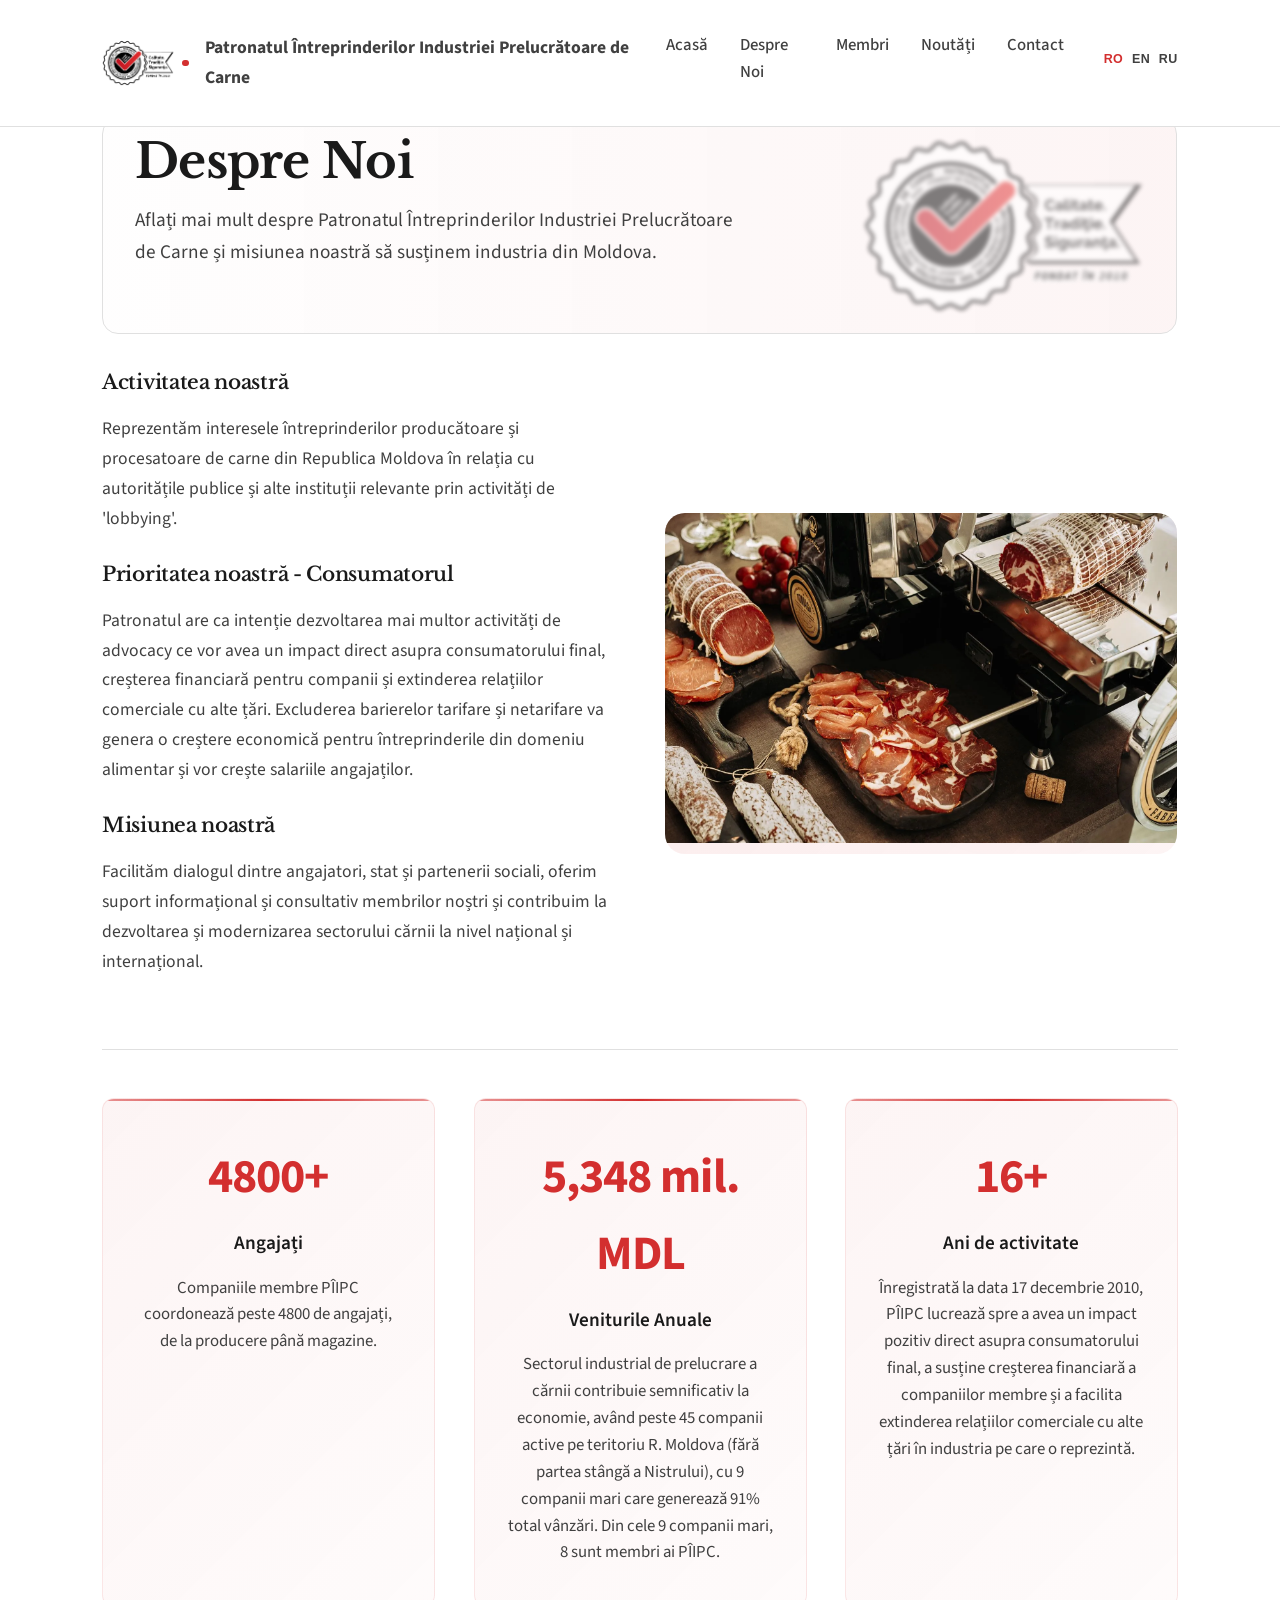
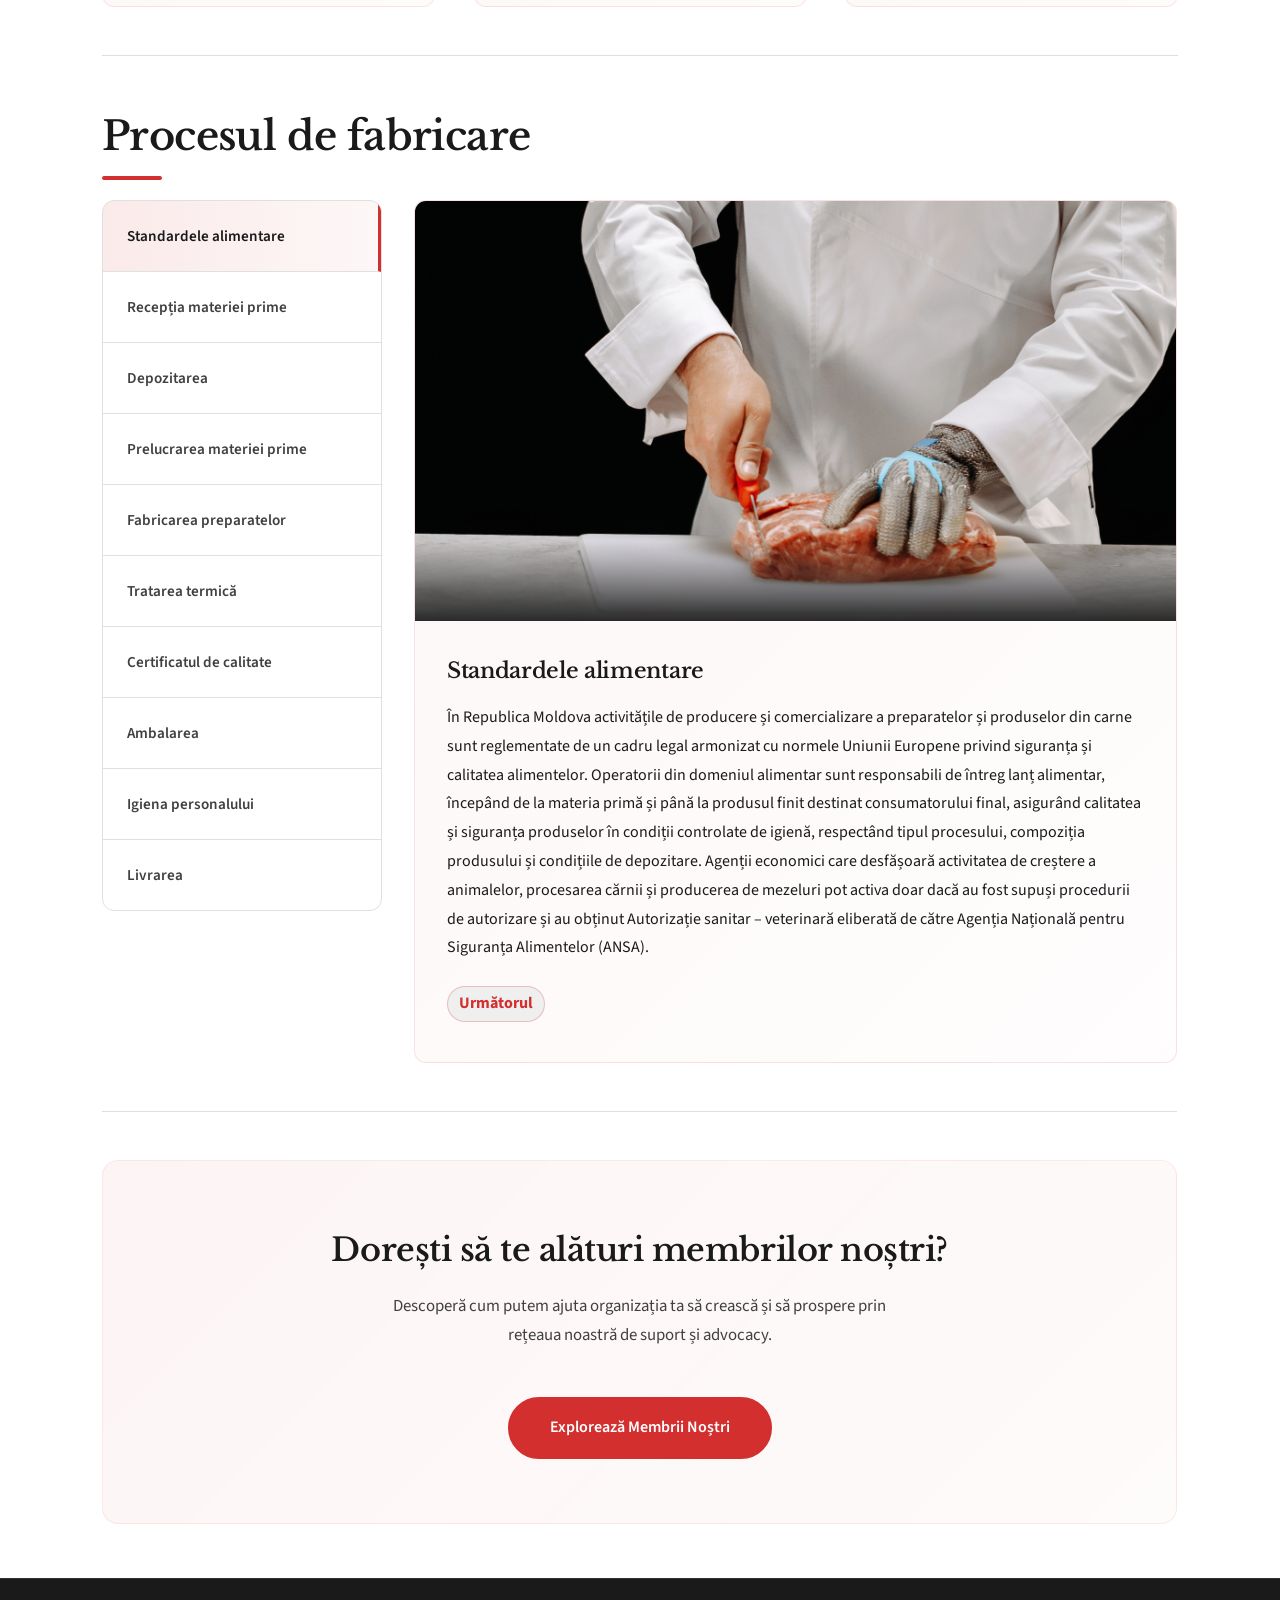
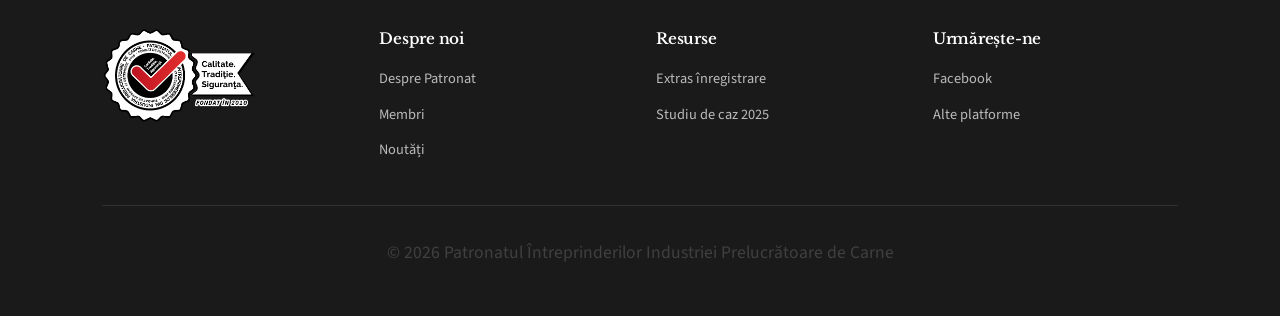
==== aboutus.html @ b38184f1 "visual fixes" ====
<!doctype html>
<html lang="ro">
  <head>
    <meta charset="UTF-8" />
    <meta name="viewport" content="width=device-width, initial-scale=1.0" />
    <title data-i18n="members.metaTitle">Despre noi</title>
    <link rel="preconnect" href="https://fonts.googleapis.com" />
    <link rel="preconnect" href="https://fonts.gstatic.com" crossorigin />
    <link
      href="https://fonts.googleapis.com/css2?family=Libre+Baskerville:ital,wght@0,400..700;1,400..700&family=Source+Sans+3:ital,wght@0,200..900;1,200..900&display=swap"
      rel="stylesheet"
    />
    <link rel="stylesheet" href="style.css" />
    <link
      rel="icon"
      type="image/x-icon"
      href="logo-companii/website-favicon/favicon.ico"
    />
    <link
      rel="icon"
      type="image/png"
      href="logo-companii/website-favicon/favicon-16x16.png"
    />
    <link
      rel="icon"
      type="image/png"
      href="logo-companii/website-favicon/favicon-32x32.png"
    />
    <link
      rel="apple-touch-icon"
      href="logo-companii/website-favicon/apple-touch-icon.png"
    />
    <link
      rel="icon"
      type="image/png"
      sizes="512x512"
      href="logo-companii/website-favicon/android-chrome-512x512.png"
    />
    <link
      rel="icon"
      type="image/png"
      sizes="192x192"
      href="logo-companii/website-favicon/android-chrome-192x192.png"
    />
  </head>
  <body>
    <!-- Navigation -->
    <nav id="navbar">
      <div class="nav-container">
        <a href="index.html" class="logo" aria-label="Acasă">
          <img src="./logo-companii/logo-patronat.png" alt="Logo Patronat" />
          <span class="logo-dot"></span>
          <br />
          <p data-i18n="nav.logoText">
            Patronatul Întreprinderilor Industriei Prelucrătoare de Carne
          </p>
        </a>
        <button
          type="button"
          class="nav-toggle"
          aria-label="Toggle navigation"
          aria-controls="primary-navigation"
          aria-expanded="false"
        >
          <span class="nav-toggle-lines"></span>
        </button>
        <ul id="primary-navigation" class="nav-menu">
          <li><a href="index.html#hero" data-i18n="nav.home">Acasă</a></li>
          <li><a href="aboutus.html" data-i18n="nav.about">Despre Noi</a></li>
          <li><a href="members.html" data-i18n="nav.members">Membri</a></li>
          <li><a href="news.html" data-i18n="nav.news">Noutăți</a></li>
          <li>
            <a href="index.html#contacts" data-i18n="nav.contact">Contact</a>
          </li>
          <li class="language-switcher" data-no-translate>
            <button type="button" data-language-switcher data-lang="ro">
              RO
            </button>
            <button type="button" data-language-switcher data-lang="en">
              EN
            </button>
            <button type="button" data-language-switcher data-lang="ru">
              RU
            </button>
          </li>
        </ul>
      </div>
    </nav>

    <!-- About Section -->
    <section class="about-page">
      <div class="container">
        <div class="general-page-title fade-in-on-scroll">
          <div class="left-title">
            <h1 class="about-page-title" data-i18n="about.title">Despre Noi</h1>
            <p class="about-page-subtitle" data-i18n="about.subtitle">
              Aflați mai mult despre Patronatul Întreprinderilor Industriei
              Prelucrătoare de Carne și misiunea noastră să susținem industria
              din Moldova.
            </p>
          </div>
          <img src="logo-companii/logo-patronat.png" alt="PIIPC Logo" />
        </div>

        <!-- About Grid with Image -->
        <div class="about-grid fade-in-on-scroll">
          <div class="about-text">
            <h3 data-i18n="about.activity">Activitatea noastră</h3>
            <p data-i18n="about.activityText">
              Reprezentăm interesele întreprinderilor producătoare și
              procesatoare de carne din Republica Moldova în relația cu
              autoritățile publice și alte instituții relevante. Ne implicăm
              activ în elaborarea și îmbunătățirea cadrului legislativ din
              domeniu, susținem un mediu de afaceri echitabil și competitiv și
              promovăm respectarea standardelor de calitate și siguranță
              alimentară.
            </p>

            <h3 data-i18n="about.priority">
              Prioritatea noastră - Consumatorul
            </h3>
            <p data-i18n="about.priorityText">
              Patronatul are ca intenție dezvoltarea mai multor activități de
              advocacy ce vor avea un impact direct asupra consumatorului final,
              creșterea financiară pentru companii și extinderea relațiilor
              comerciale cu alte țări. Excluderea barierelor tarifare și
              netarifare va genera o creștere economică pentru întreprinderile
              din domeniu alimentar și vor crește salariile angajaților.
            </p>

            <h3 data-i18n="about.mission">Misiunea noastră</h3>
            <p data-i18n="about.missionText">
              Facilităm dialogul dintre angajatori, stat și partenerii sociali,
              oferim suport informațional și consultativ membrilor noștri și
              contribuim la dezvoltarea și modernizarea sectorului cărnii la
              nivel național și internațional.
            </p>
          </div>
          <div class="about-image">
            <img src="./photos/salam-hero.webp" alt="PIIPC" />
          </div>
        </div>

        <!-- Stats Cards Section -->
        <div class="about-stats">
          <div class="stat-card fade-in-on-scroll">
            <div class="stat-number">4800+</div>
            <div class="stat-label" data-i18n="about.stats.employeesLabel">
              Angajați
            </div>
            <p class="stat-description" data-i18n="about.stats.employeesText">
              Companiile membre PÎIPC coordonează peste 4800 de angajați, de la
              producere până magazine.
            </p>
          </div>
          <div class="stat-card fade-in-on-scroll">
            <div class="stat-number">5,348 mil. MDL</div>
            <div class="stat-label" data-i18n="about.stats.revenueLabel">
              Veniturile Anuale
            </div>
            <p class="stat-description" data-i18n="about.stats.revenueText">
              Sectorul industrial de prelucrare a cărnii contribuie semnificativ
              la economie, având peste 45 companii active pe teritoriu R.
              Moldova (fără partea stângă a Nistrului), cu 9 companii mari care
              generează 91% total vânzări. Din cele 9 companii mari, 8 sunt
              membri ai PÎIPC.
            </p>
          </div>
          <div class="stat-card fade-in-on-scroll">
            <div class="stat-number">16+</div>
            <div class="stat-label" data-i18n="about.stats.yearsLabel">
              Ani de activitate
            </div>
            <p class="stat-description" data-i18n="about.stats.yearsText">
              Înregistrată la data 17 decembrie 2010, PÎIPC lucrează spre a avea
              un impact pozitiv direct asupra consumatorului final, a susține
              creșterea financiară a companiilor membre și a facilita extinderea
              relațiilor comerciale cu alte țări în industria pe care o
              reprezintă.
            </p>
          </div>
        </div>

        <!-- Product Journey Section -->
        <div
          class="product-journey-section fade-in-on-scroll"
          id="product-journey-section"
        >
          <h2 data-i18n="about.productJourney.title">Procesul tehnologic</h2>

          <div class="journey-accordion">
            <div class="journey-tabs">
              <button
                class="journey-tab active"
                data-stage="1"
                data-i18n="about.productJourney.stage1.title"
              >
                <span class="journey-stage-title">Standarde alimentare</span>
              </button>

              <button
                class="journey-tab"
                data-stage="2"
                data-i18n="about.productJourney.stage2.title"
              >
                <span class="journey-stage-title"
                  >Processing & Quality Control</span
                >
              </button>

              <button
                class="journey-tab"
                data-stage="3"
                data-i18n="about.productJourney.stage3.title"
              >
                <span class="journey-stage-title">Packaging & Storage</span>
              </button>

              <button
                class="journey-tab"
                data-stage="4"
                data-i18n="about.productJourney.stage4.title"
              >
                <span class="journey-stage-title">Distribution & Retail</span>
              </button>

              <button
                class="journey-tab"
                data-stage="5"
                data-i18n="about.productJourney.stage5.title"
              >
                <span class="journey-stage-title">Distribution & Retail</span>
              </button>

              <button
                class="journey-tab"
                data-stage="6"
                data-i18n="about.productJourney.stage6.title"
              >
                <span class="journey-stage-title">Distribution & Retail</span>
              </button>

              <button
                class="journey-tab"
                data-stage="7"
                data-i18n="about.productJourney.stage7.title"
              >
                <span class="journey-stage-title">Distribution & Retail</span>
              </button>

              <button
                class="journey-tab"
                data-stage="8"
                data-i18n="about.productJourney.stage8.title"
              >
                <span class="journey-stage-title">Distribution & Retail</span>
              </button>

              <button
                class="journey-tab"
                data-stage="9"
                data-i18n="about.productJourney.stage9.title"
              >
                <span class="journey-stage-title">Distribution & Retail</span>
              </button>

              <button
                class="journey-tab"
                data-stage="10"
                data-i18n="about.productJourney.stage10.title"
              >
                <span class="journey-stage-title">Distribution & Retail</span>
              </button>
            </div>

            <div class="journey-panel">
              <div class="journey-panel-content active" data-stage="1">
                <div class="journey-image">
                  <img
                    src="./photos/482A0288.webp"
                    alt="Standardele alimentare"
                  />
                </div>
                <h3
                  class="journey-panel-title"
                  data-i18n="about.productJourney.stage1.title"
                >
                  Standardele alimentare
                </h3>
                <p data-i18n="about.productJourney.stage1.text">
                  Lorem ipsum dolor sit amet, consectetur adipiscing elit, sed
                  do eiusmod tempor incididunt ut labore et dolore magna aliqua.
                </p>
                <button
                  type="button"
                  class="journey-next-button"
                  data-i18n="about.productJourney.nextButton"
                >
                  Următorul
                </button>
              </div>
              <div class="journey-panel-content" data-stage="2">
                <div class="journey-image">
                  <img
                    src="./photos/tehn1.webp"
                    alt="Recepția materiei prime"
                  />
                </div>
                <h3
                  class="journey-panel-title"
                  data-i18n="about.productJourney.stage2.title"
                >
                  Recepția materiei prime
                </h3>
                <p data-i18n="about.productJourney.stage2.text">
                  Ut enim ad minim veniam, quis nostrud exercitation ullamco
                  laboris nisi ut aliquip ex ea commodo consequat duis aute
                  irure.
                </p>
                <button
                  type="button"
                  class="journey-next-button"
                  data-i18n="about.productJourney.nextButton"
                >
                  Următorul
                </button>
              </div>
              <div class="journey-panel-content" data-stage="3">
                <div class="journey-image">
                  <img src="./photos/salam-hero.webp" alt="Depozitarea" />
                </div>
                <h3
                  class="journey-panel-title"
                  data-i18n="about.productJourney.stage3.title"
                >
                  Depozitarea
                </h3>
                <p data-i18n="about.productJourney.stage3.text">
                  Duis aute irure dolor in reprehenderit in voluptate velit esse
                  cillum dolore eu fugiat nulla pariatur excepteur sint
                  occaecat.
                </p>
                <button
                  type="button"
                  class="journey-next-button"
                  data-i18n="about.productJourney.nextButton"
                >
                  Următorul
                </button>
              </div>
              <div class="journey-panel-content" data-stage="4">
                <div class="journey-image">
                  <img
                    src="./photos/tehn2.webp"
                    alt="Prelucrarea materiei prime"
                  />
                </div>
                <h3
                  class="journey-panel-title"
                  data-i18n="about.productJourney.stage4.title"
                >
                  Prelucrarea materiei prime
                </h3>
                <p data-i18n="about.productJourney.stage4.text">
                  Excepteur sint occaecat cupidatat non proident, sunt in culpa
                  qui officia deserunt mollit anim id est laborum consectetur.
                </p>
                <button
                  type="button"
                  class="journey-next-button"
                  data-i18n="about.productJourney.nextButton"
                >
                  Următorul
                </button>
              </div>
              <div class="journey-panel-content" data-stage="5">
                <div class="journey-image">
                  <img
                    src="./photos/tehn1.webp"
                    alt="Fabricarea preparatelor"
                  />
                </div>
                <h3
                  class="journey-panel-title"
                  data-i18n="about.productJourney.stage5.title"
                >
                  Fabricarea preparatelor
                </h3>
                <p data-i18n="about.productJourney.stage5.text">
                  Excepteur sint occaecat cupidatat non proident, sunt in culpa
                  qui officia deserunt mollit anim id est laborum consectetur.
                </p>
                <button
                  type="button"
                  class="journey-next-button"
                  data-i18n="about.productJourney.nextButton"
                >
                  Orașului
                </button>
              </div>
              <div class="journey-panel-content" data-stage="6">
                <div class="journey-image">
                  <img src="./photos/tehn1.webp" alt="Tratarea termică" />
                </div>
                <h3
                  class="journey-panel-title"
                  data-i18n="about.productJourney.stage6.title"
                >
                  Tratarea termică
                </h3>
                <p data-i18n="about.productJourney.stage6.text">
                  Excepteur sint occaecat cupidatat non proident, sunt in culpa
                  qui officia deserunt mollit anim id est laborum consectetur.
                </p>
                <button
                  type="button"
                  class="journey-next-button"
                  data-i18n="about.productJourney.nextButton"
                >
                  Următorul
                </button>
              </div>
              <div class="journey-panel-content" data-stage="7">
                <div class="journey-image">
                  <img
                    src="./photos/tehn1.webp"
                    alt="Certificatul de calitate"
                  />
                </div>
                <h3
                  class="journey-panel-title"
                  data-i18n="about.productJourney.stage7.title"
                >
                  Certificatul de calitate
                </h3>
                <p data-i18n="about.productJourney.stage7.text">
                  Excepteur sint occaecat cupidatat non proident, sunt in culpa
                  qui officia deserunt mollit anim id est laborum consectetur.
                </p>
                <button
                  type="button"
                  class="journey-next-button"
                  data-i18n="about.productJourney.nextButton"
                >
                  Următorul
                </button>
              </div>
              <div class="journey-panel-content" data-stage="8">
                <div class="journey-image">
                  <img src="./photos/tehn1.webp" alt="Ambalarea" />
                </div>
                <h3
                  class="journey-panel-title"
                  data-i18n="about.productJourney.stage8.title"
                >
                  Ambalarea
                </h3>
                <p data-i18n="about.productJourney.stage8.text">
                  Excepteur sint occaecat cupidatat non proident, sunt in culpa
                  qui officia deserunt mollit anim id est laborum consectetur.
                </p>
                <button
                  type="button"
                  class="journey-next-button"
                  data-i18n="about.productJourney.nextButton"
                >
                  Următorul
                </button>
              </div>
              <div class="journey-panel-content" data-stage="9">
                <div class="journey-image">
                  <img src="./photos/tehn1.webp" alt="Igiena personalului" />
                </div>
                <h3
                  class="journey-panel-title"
                  data-i18n="about.productJourney.stage9.title"
                >
                  Igiena personalului
                </h3>
                <p data-i18n="about.productJourney.stage9.text">
                  Excepteur sint occaecat cupidatat non proident, sunt in culpa
                  qui officia deserunt mollit anim id est laborum consectetur.
                </p>
                <button
                  type="button"
                  class="journey-next-button"
                  data-i18n="about.productJourney.nextButton"
                >
                  Următorul
                </button>
              </div>
              <div class="journey-panel-content" data-stage="10">
                <div class="journey-image">
                  <img src="./photos/tehn1.webp" alt="Livrarea" />
                </div>
                <h3
                  class="journey-panel-title"
                  data-i18n="about.productJourney.stage10.title"
                >
                  Livrarea
                </h3>
                <p data-i18n="about.productJourney.stage10.text">
                  Excepteur sint occaecat cupidatat non proident, sunt in culpa
                  qui officia deserunt mollit anim id est laborum consectetur.
                </p>
                <button
                  type="button"
                  class="journey-next-button"
                  data-i18n="about.productJourney.nextButton"
                >
                  Următorul
                </button>
              </div>
            </div>
          </div>
        </div>

        <!-- Callback to Members -->
        <div class="about-cta fade-in-on-scroll">
          <h3 data-i18n="about.ctaTitle">
            Dorești să te alături membrilor noștri?
          </h3>
          <p data-i18n="about.ctaText">
            Descoperă cum putem ajuta organizația ta să crească și să prospere
            prin rețeaua noastră de suport și advocacy.
          </p>
          <a href="members.html" class="cta-button" data-i18n="about.ctaButton"
            >Explorează Membrii Noștri</a
          >
        </div>
      </div>
    </section>
    <!-- FOOTER -->
    <footer>
      <div class="footer-content">
        <div class="footer-section">
          <img
            src="./logo-companii/logo-patronat.png"
            alt="PIIPC"
            class="footer-brand-logo"
          />
        </div>
        <div class="footer-section">
          <h4 data-i18n="footer.about">Despre noi</h4>
          <ul>
            <li>
              <a href="aboutus.html" data-i18n="footer.aboutPatronat"
                >Despre Patronat</a
              >
            </li>
            <li><a href="members.html" data-i18n="nav.members">Membri</a></li>
            <li><a href="news.html" data-i18n="nav.news">Noutăți</a></li>
          </ul>
        </div>
        <div class="footer-section">
          <h4 data-i18n="footer.resources">Resurse</h4>
          <ul>
            <li>
              <a
                href="resources/extras-patronat.pdf"
                target="_blank"
                data-i18n="about.footer.extras"
                >Extras înregistrare</a
              >
            </li>
            <li>
              <a
                href="resources/studiu-maib.pdf"
                target="_blank"
                data-i18n="about.footer.caseStudy"
                >Studiu de caz 2025</a
              >
            </li>
          </ul>
        </div>
        <div class="footer-section">
          <h4 data-i18n="footer.follow">Urmărește-ne</h4>
          <ul>
            <li>
              <a
                href="https://www.facebook.com/PatronatCarne"
                target="_blank"
                data-i18n="about.footer.facebook"
                >Facebook</a
              >
            </li>
            <li>
              <a href="#" data-i18n="footer.otherPlatforms">Alte platforme</a>
            </li>
          </ul>
        </div>
      </div>
      <div class="footer-bottom">
        <p data-i18n="footer.copyright">
          &copy; 2026 Patronatul Întreprinderilor Industriei Prelucrătoare de
          Carne
        </p>
      </div>
    </footer>

    <script src="translations.js"></script>
    <script src="i18n.js"></script>
    <script src="parallax.js"></script>
    <script src="scroll-reveal.js"></script>
    <script>
      const navbar = document.getElementById("navbar");
      const navToggle = document.querySelector(".nav-toggle");
      const navMenu = document.getElementById("primary-navigation");
      const journeySection = document.getElementById("product-journey-section");

      function setupMobileMenu() {
        if (!navToggle || !navMenu) {
          return;
        }

        navToggle.addEventListener("click", () => {
          const isOpen = navbar.classList.toggle("menu-open");
          navToggle.setAttribute("aria-expanded", isOpen ? "true" : "false");
        });

        navMenu.querySelectorAll("a").forEach((link) => {
          link.addEventListener("click", () => {
            navbar.classList.remove("menu-open");
            navToggle.setAttribute("aria-expanded", "false");
          });
        });

        window.addEventListener("resize", () => {
          if (window.innerWidth > 768) {
            navbar.classList.remove("menu-open");
            navToggle.setAttribute("aria-expanded", "false");
          }
        });
      }

      setupMobileMenu();

      // Product Journey Accordion
      const journeyAccordions = document.querySelectorAll(".journey-accordion");

      journeyAccordions.forEach((accordion) => {
        const tabsContainer = accordion.querySelector(".journey-tabs");
        const tabs = Array.from(accordion.querySelectorAll(".journey-tab"));
        const panels = Array.from(
          accordion.querySelectorAll(".journey-panel-content"),
        );

        if (!tabsContainer || !tabs.length || !panels.length) {
          return;
        }

        const panelByStage = new Map(
          panels
            .filter((panel) => panel.dataset.stage)
            .map((panel) => [panel.dataset.stage, panel]),
        );

        const stageOrder = panels
          .map((panel) => panel.dataset.stage)
          .filter(
            (stage, index, stages) => stage && stages.indexOf(stage) === index,
          );

        const getFallbackStage = () =>
          tabs[0]?.dataset.stage || panels[0]?.dataset.stage;

        const activateStage = (stage) => {
          const stageToActivate = panelByStage.has(stage)
            ? stage
            : getFallbackStage();

          if (!stageToActivate) {
            return;
          }

          tabs.forEach((tab) => {
            tab.classList.toggle(
              "active",
              tab.dataset.stage === stageToActivate,
            );
          });

          panels.forEach((panel) => {
            panel.classList.toggle(
              "active",
              panel.dataset.stage === stageToActivate,
            );
          });
        };

        const initialStage =
          tabs.find((tab) => tab.classList.contains("active"))?.dataset.stage ||
          panels.find((panel) => panel.classList.contains("active"))?.dataset
            .stage ||
          getFallbackStage();

        activateStage(initialStage);

        tabsContainer.addEventListener("click", (event) => {
          const tab = event.target.closest(".journey-tab");

          if (!tab || !tabsContainer.contains(tab)) {
            return;
          }

          activateStage(tab.dataset.stage);
        });

        accordion.addEventListener("click", (event) => {
          const nextButton = event.target.closest(".journey-next-button");

          if (!nextButton || !accordion.contains(nextButton)) {
            return;
          }

          const currentStage =
            accordion.querySelector(".journey-panel-content.active")?.dataset
              .stage || getFallbackStage();

          if (!currentStage || !stageOrder.length) {
            return;
          }

          const currentIndex = stageOrder.indexOf(currentStage);
          const nextStage =
            stageOrder[
              (currentIndex + 1 + stageOrder.length) % stageOrder.length
            ];

          activateStage(nextStage);

          journeySection?.scrollIntoView({
            behavior: "smooth",
            block: "start",
          });
        });
      });

      // Navbar scroll effect
      window.addEventListener("scroll", () => {
        if (window.scrollY > 50) {
          navbar.classList.add("scrolled");
        } else {
          navbar.classList.remove("scrolled");
        }
      });
    </script>
  </body>
</html>
---- style.css ----
* {
  margin: 0;
  padding: 0;
  box-sizing: border-box;
}

:root {
  --color-dark: #1a1a1a;
  --color-slate: #404040;
  --color-cream: #ffffff;
  --color-red: #cd1e25;
  --color-blue: #d32f2f;
  --color-orange: #d32f2f;
  --color-yellow: #d32f2f;
  --color-border: #e0e0e0;
  --color-gray: #f5f5f5;
  --color-gray-dark: #aaaaaa;
  --spacing-unit: 1rem;
  --page-gutter: clamp(2rem, 4vw, 3rem);
  --font-primary:
    "Source Sans 3", -apple-system, BlinkMacSystemFont, sans-serif;
  --font-secondary: "Libre Baskerville", serif;
  --section-space: clamp(3rem, 6vh, 6rem);
  --section-space-mobile: 3rem;
  --page-top-space: clamp(6rem, 8vw, 7.5rem);
  --stack-sm: 1rem;
  --stack-md: 1.5rem;
  --stack-lg: 2rem;
  --stack-xl: 3rem;
  --transition: all 0.4s cubic-bezier(0.25, 0.46, 0.45, 0.94);
}

@media (max-width: 1500px) and (min-width: 769px) {
  :root {
    --page-gutter: clamp(3rem, 8vw, 7rem);
  }
}

html {
  scroll-behavior: smooth;
}

body {
  font-family: var(--font-primary);
  background-color: #ffffff;
  color: var(--color-dark);
  line-height: 1.6;
  overflow-x: hidden;
}

/* Typography */
h1,
h2,
h3,
h4,
h5,
h6 {
  font-weight: 600;
  letter-spacing: -0.015em;
  font-family: var(--font-secondary);
}

h1 {
  font-size: clamp(2.5rem, 6vw, 4.5rem);
  line-height: 1.1;
  font-weight: 700;
}

h2 {
  font-size: clamp(1.75rem, 4vw, 2.5rem);
  margin-bottom: calc(var(--spacing-unit) * 0.75);
}

h3 {
  font-size: 1.25rem;
  font-weight: 600;
}

p {
  font-size: 1.1rem;
  color: var(--color-slate);
  line-height: 1.7;
}

a {
  color: var(--color-blue);
  text-decoration: none;
  transition: var(--transition);
  cursor: pointer;
}

a:hover {
  color: var(--color-orange);
}

/* Navigation */
nav {
  position: fixed;
  top: 0;
  left: 0;
  right: 0;
  z-index: 1000;
  background-color: rgba(255, 255, 255, 0.95);
  backdrop-filter: blur(8px);
  border-bottom: 1px solid var(--color-border);
  padding: 1.5rem var(--page-gutter);
}

nav.scrolled {
  box-shadow: 0 2px 12px rgba(0, 0, 0, 0.08);
}

nav .nav-container {
  max-width: 90rem;
  margin: 0 auto;
  display: flex;
  justify-content: space-between;
  align-items: center;
}

.logo {
  font-size: 1.3rem;
  font-weight: 700;
  color: var(--color-gray-dark);
  display: flex;
  align-items: center;
  gap: 0.5rem;
}

.logo img {
  width: clamp(42px, 7vw, 72px) !important;
  height: auto;
  display: block;
  object-fit: contain;
}

.logo-dot {
  display: inline-block;
  width: 0.4rem;
  height: 0.4rem;
  background-color: var(--color-blue);
  border-radius: 50%;
  animation: pulse 2s ease-in-out infinite;
}

@keyframes pulse {
  0%,
  100% {
    opacity: 1;
  }
  50% {
    opacity: 0.5;
  }
}

nav #org-name-text {
  color: var(--color-red);
}

nav ul {
  display: flex;
  list-style: none;
  gap: 2rem;
}

.nav-toggle {
  display: none;
  align-items: center;
  justify-content: center;
  width: 44px;
  height: 44px;
  border: 1px solid var(--color-border);
  border-radius: 8px;
  background: #ffffff;
  cursor: pointer;
}

.nav-toggle-lines {
  position: relative;
  display: block;
  width: 20px;
  height: 2px;
  background: var(--color-dark);
}

.nav-toggle-lines::before,
.nav-toggle-lines::after {
  content: "";
  position: absolute;
  left: 0;
  width: 20px;
  height: 2px;
  background: var(--color-dark);
  transition: transform 0.25s ease;
}

.nav-toggle-lines::before {
  top: -6px;
}

.nav-toggle-lines::after {
  top: 6px;
}

nav a {
  font-size: 1.05rem;
  font-weight: 500;
  color: var(--color-slate);
  position: relative;
  overflow: hidden;
  display: inline-block;
  padding: 0.5rem 0;
}

nav li {
  padding-top: 0;
}

li.language-switcher {
  padding: 0;
  margin-bottom: 0.9vh;
}

nav a::after {
  content: "";
  position: absolute;
  bottom: -2px;
  left: 0;
  width: 0;
  height: 2px;
  background-color: var(--color-blue);
  transition: width 0.3s ease-out;
}

nav a:hover::after {
  width: 100%;
}

.language-switcher {
  display: inline-flex;
  align-items: center;
  gap: 0.55rem;
  margin-left: 0.5rem;
}

.language-switcher button {
  border: none;
  background: transparent;
  color: var(--color-slate);
  font-size: 0.78rem;
  font-weight: 600;
  letter-spacing: 0.03em;
  padding: 0;
  cursor: pointer;
  transition: var(--transition);
}

.language-switcher button:hover {
  color: var(--color-blue);
}

.language-switcher button.active {
  color: var(--color-blue);
}

@media (max-width: 1024px) {
  nav ul {
    gap: 1.5rem;
  }

  nav a {
    font-size: 0.85rem;
  }

  .language-switcher {
    margin-left: 0;
  }
}

@media (max-width: 768px) {
  #logo-hero-section {
    width: clamp(170px, 46vw, 300px);
    margin-bottom: clamp(0.75rem, 2.5vw, 1.25rem);
  }

  nav {
    padding: 1rem 1rem;
  }

  nav .nav-container {
    flex-wrap: wrap;
    gap: 0.75rem;
  }

  .logo {
    font-size: 1rem;
    gap: 0.3rem;
  }

  .logo p {
    font-size: 0.75rem;
  }

  .nav-toggle {
    display: inline-flex;
    margin-left: auto;
  }

  nav ul,
  .nav-menu {
    display: none;
    flex-direction: column;
    align-items: stretch;
    gap: 0.4rem;
    width: 100%;
    background: #ffffff;
    border: 1px solid var(--color-border);
    border-radius: 10px;
    padding: 0.6rem 0.75rem;
    box-shadow: 0 10px 24px rgba(0, 0, 0, 0.08);
  }

  nav.menu-open .nav-menu {
    display: flex;
  }

  nav a {
    font-size: 0.9rem;
    padding: 0.5rem 0.25rem;
  }

  .language-switcher {
    margin-top: 0.35rem;
    justify-content: flex-start;
  }

  .language-switcher button {
    font-size: 0.75rem;
    padding: 0;
  }
}

@media (max-width: 768px) {
  .general-page-title img {
    display: none;
  }
}

@media (max-width: 480px) {
  nav {
    padding: 0.75rem 0.75rem;
  }

  nav .nav-container {
    gap: 0.75rem;
  }

  .logo {
    font-size: 0.85rem;
    gap: 0.2rem;
  }

  .logo p {
    font-size: 0.65rem;
    line-height: 1.2;
  }

  nav a {
    font-size: 0.85rem;
    padding: 0.45rem 0.25rem;
  }

  .language-switcher {
    width: 100%;
    justify-content: flex-start;
  }
}

@media (max-width: 560px) {
  #logo-hero-section {
    width: clamp(160px, 55vw, 280px);
    margin-bottom: 1rem;
  }
  .logo p,
  .logo br {
    display: none;
  }

  .logo {
    gap: 0.35rem;
    max-width: max-content;
  }

  .logo-dot {
    width: 0.45rem;
    height: 0.45rem;
  }
}

/* Hero Section */
.hero-about-stage {
  position: relative;
  isolation: isolate;
  overflow: hidden;
  background-color: #ffffff;
}

.hero-about-glow {
  position: absolute;
  right: clamp(-12rem, -8vw, -4rem);
  top: clamp(10rem, 24vh, 18rem);
  width: clamp(26rem, 48vw, 58rem);
  height: clamp(26rem, 48vw, 58rem);
  border-radius: 50%;
  pointer-events: none;
  z-index: 0;
  opacity: 1;
  background: radial-gradient(
    circle at 42% 42%,
    rgba(255, 70, 38, 0.92) 0%,
    rgba(255, 82, 48, 0.78) 26%,
    rgba(255, 109, 77, 0.58) 46%,
    rgba(255, 145, 118, 0.34) 64%,
    rgba(255, 181, 161, 0.16) 80%,
    rgba(255, 255, 255, 0) 100%
  );
  filter: blur(10px) saturate(118%);
  transform: translate3d(0, 0, 0);
  will-change: transform;
}

.hero {
  /* min-height: clamp(620px, 80vh, 860px); */
  height: 100vh;
  display: flex;
  align-items: center;
  justify-content: center;
  padding: 8rem var(--page-gutter) 4rem;
  background: transparent;
  position: relative;
  overflow: hidden;
  z-index: 1;
}

.hero-layout {
  width: 100%;
  max-width: 90rem;
  margin: 0 auto;
  display: grid;
  grid-template-columns: 1.1fr 0.9fr;
  gap: clamp(1.5rem, 3vw, 4rem);
  align-items: center;
}

.hero-content {
  max-width: 46rem;
  text-align: left;
  position: relative;
  z-index: 1;
  animation: fadeInUp 0.8s ease-out;
}

#logo-hero-section {
  width: clamp(84px, 12vw, 168px);
  height: auto;
  margin: 0;
  display: block;
}

.hero-image {
  /* width: 100%; */
  height: 90vh;
  max-width: 36rem;
  justify-self: end;
  align-self: end;
  /* transform: translateY(20%); */
  /* border-radius: 18px; */
  overflow: hidden;
  /* border: 1px solid rgba(0, 0, 0, 0.08); */
  /* box-shadow: 0 18px 45px rgba(0, 0, 0, 0.18); */
  animation: fadeInRight 0.8s ease-out;
}

.hero-image img {
  width: 100%;
  height: 100%;
  display: block;
  object-fit: contain;
  object-position: center bottom;
  aspect-ratio: 4 / 3;
}

.hero h1 {
  padding-bottom: 2rem;
  color: var(--color-dark);
  font-weight: 600;
  font-size: 4rem;
}

@media (max-width: 425px) {
  .hero h1 {
    font-size: 3rem;
  }

  .hero p {
    font-size: 1rem;
  }
}

.hero-subtitle {
  font-size: 1.2rem;
  color: var(--color-slate);
  margin-bottom: 2rem;
  font-weight: 400;
  max-width: 40rem;
}

@media (max-width: 768px) {
  .hero-about-glow {
    right: -45vw;
    top: 16rem;
    width: 90vw;
    height: 90vw;
    opacity: 0.9;
  }

  .hero {
    /* min-height: auto; */
    height: 90%;
    padding: 6.75rem 1.25rem 3rem;
  }

  .hero-layout {
    grid-template-columns: 1fr;
    gap: 1rem;
  }

  .hero-content {
    max-width: 100%;
    text-align: left;
  }

  .hero-image {
    display: none;
  }

  .general-page-title img {
    /* display: none; */
    position: absolute;
    margin-left: 50%;
    /* margin-bottom: 40%; */
    align-self: self-start;
    z-index: 0;
  }
}

.general-page-title {
  display: flex;
  flex-direction: row;
  justify-content: space-between;
  align-items: center;
  background: linear-gradient(
    90deg,
    rgba(222, 198, 198, 0.02) 0%,
    rgba(211, 47, 47, 0.05) 100%
  );
  padding: 1rem 2rem;
  border-radius: 16px;
  margin-top: var(--stack-sm);
  border: 1px solid var(--color-border);
}

.general-page-title p {
  font-size: 1.2rem;
}

.general-page-title img {
  width: 28%;
  animation: fadeUpOnly 0.8s ease-out;
  opacity: 0.5;
  filter: blur(2px);
}

.cta-button {
  display: inline-flex;
  align-items: center;
  gap: 0.75rem;
  padding: 1rem 2.5rem;
  background-color: var(--color-blue);
  color: white;
  border-radius: 40px;
  font-weight: 600;
  font-size: 1rem;
  border: 2px solid var(--color-blue);
  cursor: pointer;
  transition: var(--transition);
  text-decoration: none;
}

.cta-button:hover {
  background-color: transparent;
  color: var(--color-blue);
  transform: translateY(-3px);
  box-shadow: 0 12px 24px rgba(0, 102, 204, 0.2);
}

.cta-button.secondary {
  background-color: transparent;
  color: var(--color-blue);
  margin-left: 1rem;
}

.cta-button.secondary:hover {
  background-color: var(--color-blue);
  color: white;
}

/* Sections */
section {
  padding-block: var(--section-space);
  padding-inline: var(--page-gutter);
}

.container {
  max-width: 90rem;
  margin: 0 auto;
}

section h2 {
  position: relative;
  display: inline-block;
  margin-bottom: 3rem;
}

section h2::after {
  content: "";
  position: absolute;
  bottom: -12px;
  left: 0;
  width: 60px;
  height: 4px;
  background-color: var(--color-orange);
  border-radius: 2px;
}

/* About Us Section */
.about {
  background: transparent;
  position: relative;
  z-index: 1;
}

/* About Page */
.about-page {
  padding: var(--page-top-space) var(--page-gutter) var(--section-space);
  background-color: #ffffff;
  min-height: 100vh;
}

.about-page .container {
  padding-top: 0;
}

.about-page-title,
.members-page-title,
.news-page-title {
  margin-top: 0;
  font-size: clamp(2rem, 5vw, 3rem);
  color: var(--color-dark);
  margin-bottom: var(--stack-sm);
  line-height: 1.1;
  animation: fadeInUp 0.8s ease-out;
}

.about-page-subtitle,
.members-page-subtitle,
.news-page-subtitle {
  font-size: 1.1rem;
  color: var(--color-slate);
  margin-bottom: var(--stack-xl);
  max-width: 600px;
  animation: fadeInUp 0.8s ease-out 0.1s forwards;
  opacity: 0;
}

.about-grid {
  display: grid;
  grid-template-columns: 1fr 1fr;
  gap: clamp(2rem, 4vw, 4rem);
  align-items: center;
  margin-top: var(--stack-lg);
}

.about-text h3 {
  color: var(--color-dark);
  margin-bottom: 1rem;
  margin-top: var(--stack-md);
}

.about-text h3:first-of-type {
  margin-top: 0;
}

.about-text p {
  margin-bottom: var(--stack-md);
}

.about-image {
  width: 100%;
  background: linear-gradient(
    135deg,
    rgba(211, 47, 47, 0.1) 0%,
    rgba(211, 47, 47, 0.05) 100%
  );
  border-radius: 20px;
  display: flex;
  align-items: center;
  justify-content: center;
  font-size: 4rem;
  opacity: 0;
  animation: fadeInRight 0.8s ease-out 0.2s forwards;
  position: relative;
  overflow: hidden;
}

.about-image img {
  width: 100%;
  height: 100%;
  object-fit: contain;
  display: block;
}

.about-image::before {
  content: "";
  position: absolute;
  top: 20%;
  right: 10%;
  width: 200px;
  height: 200px;
  background-color: rgba(211, 47, 47, 0.2);
  border-radius: 50%;
  filter: blur(40px);
}

@media (max-width: 768px) {
  .about-grid {
    grid-template-columns: 1fr;
    gap: var(--stack-lg);
  }
}

/* About Stats Cards */
.about-stats {
  display: grid;
  grid-template-columns: repeat(auto-fit, minmax(280px, 1fr));
  gap: clamp(1.5rem, 3vw, 2.5rem);
  margin: var(--stack-xl) 0;
  padding: var(--stack-xl) 0;
  border-top: 1px solid var(--color-border);
  border-bottom: 1px solid var(--color-border);
}

.stat-card {
  background: linear-gradient(
    135deg,
    rgba(211, 47, 47, 0.05) 0%,
    rgba(211, 47, 47, 0.02) 100%
  );
  padding: 2.5rem 2rem;
  border-radius: 12px;
  border: 1px solid rgba(211, 47, 47, 0.1);
  text-align: center;
  transition: var(--transition);
  position: relative;
  overflow: hidden;
}

.stat-card::before {
  content: "";
  position: absolute;
  top: -2px;
  left: -50%;
  width: 200%;
  height: 4px;
  background: linear-gradient(
    90deg,
    transparent,
    var(--color-blue),
    transparent
  );
  animation: shimmer 3s infinite;
}

@keyframes shimmer {
  0% {
    left: -200%;
  }
  50% {
    left: 50%;
  }
  100% {
    left: 150%;
  }
}

.stat-number {
  font-size: clamp(2rem, 5vw, 3rem);
  font-weight: 700;
  color: var(--color-blue);
  margin-bottom: 0.75rem;
  letter-spacing: -0.02em;
}

.stat-label {
  font-size: 1.2rem;
  font-weight: 600;
  color: var(--color-dark);
  margin-bottom: 1rem;
}

.stat-description {
  font-size: 1.05rem;
  color: var(--color-slate);
  line-height: 1.6;
  margin: 0;
}

@media (max-width: 768px) {
  .about-stats {
    grid-template-columns: 1fr;
    gap: 1.5rem;
    margin: var(--stack-xl) 0 var(--stack-lg);
    padding: var(--stack-lg) 0;
  }

  .stat-number {
    font-size: 2.2rem;
  }

  .stat-label {
    font-size: 1rem;
  }
}

/* About CTA Section */
.about-cta {
  text-align: center;
  padding: 4rem 2rem;
  background: linear-gradient(
    135deg,
    rgba(211, 47, 47, 0.05) 0%,
    rgba(211, 47, 47, 0.02) 100%
  );
  border-radius: 16px;
  margin-top: 3rem;
  border: 1px solid rgba(211, 47, 47, 0.08);
}

.about-cta h3 {
  font-size: clamp(1.5rem, 3vw, 2rem);
  color: var(--color-dark);
  margin-bottom: 1rem;
}

.about-cta p {
  font-size: 1.05rem;
  color: var(--color-slate);
  margin-bottom: 2rem;
  max-width: 500px;
  margin-left: auto;
  margin-right: auto;
}

.about-cta .cta-button {
  margin-top: 1rem;
  animation: fadeInUp 0.8s ease-out;
}

@media (max-width: 768px) {
  .about-cta {
    padding: 2.5rem 1.5rem;
    margin-top: 2rem;
  }

  .about-cta h3 {
    font-size: 1.3rem;
  }

  .about-cta p {
    font-size: 1rem;
  }

  .about-page {
    padding: var(--page-top-space) 1rem var(--section-space-mobile);
  }
}

/* Members Section */
.members {
  background: linear-gradient(180deg, #ffffff 0%, #efebec 50%, #ffffff 100%);
}

.members-wrapper {
  position: relative;
  margin-top: 2rem;
}

.carousel-container {
  overflow: hidden;
  position: relative;
  width: 100%;
}

.members-grid {
  display: flex;
  gap: 2rem;
  transition: transform 0.6s ease-out;
  padding-right: 0;
  width: 100%;
}

.carousel-nav {
  display: flex;
  gap: 1rem;
  justify-content: center;
  margin-top: 2rem;
}

.carousel-btn {
  width: 48px;
  height: 48px;
  border-radius: 50%;
  border: 2px solid var(--color-blue);
  background-color: white;
  color: var(--color-blue);
  font-size: 1.2rem;
  cursor: pointer;
  display: flex;
  align-items: center;
  justify-content: center;
  transition: var(--transition);
}

.carousel-btn:hover {
  background-color: var(--color-blue);
  color: white;
  transform: scale(1.05);
}

.carousel-btn:disabled {
  opacity: 0.5;
  cursor: not-allowed;
}

.member-card {
  background-color: white;
  padding: 2rem;
  border-radius: 12px;
  text-align: center;
  border: 1px solid var(--color-border);
  transition: var(--transition);
  cursor: pointer;
  overflow: hidden;
  position: relative;
  flex: 0 0 calc((100% - 4rem) / 3);
  min-width: 0;
  box-shadow: 0 2px 8px rgba(0, 0, 0, 0.08);
}

.members-grid:hover .member-card {
  opacity: 0.45;
}

.members-grid:hover .member-card:hover {
  opacity: 1;
}

@media (max-width: 1024px) {
  .member-card {
    flex: 0 0 calc((100% - 2rem) / 2);
  }
}

@media (max-width: 768px) {
  .members-grid {
    gap: 1rem;
  }

  .member-card {
    flex: 0 0 100%;
  }
}

.member-card::before {
  content: "";
  position: absolute;
  top: 0;
  left: 0;
  right: 0;
  height: 3px;
  background: var(--color-blue);
  transform: scaleX(0);
  transform-origin: left;
  transition: transform 0.4s ease-out;
}

.member-card:hover::before {
  transform: scaleX(2);
}

.member-card:hover {
  transform: translateY(-8px);
  transition: 0.4s ease-in;
}

.member-avatar {
  width: 100px;
  height: 100px;
  margin: 0 auto 1.5rem;
  /* background: linear-gradient(135deg, #ffebee 0%, #ffcdd2 100%); */
  border-radius: 12px;
  display: flex;
  align-items: center;
  justify-content: center;
  font-size: 1.2rem;
  font-weight: 700;
  color: #d32f2f;
  overflow: hidden;
}

.member-avatar img {
  width: 100%;
  height: 100%;
  object-fit: contain;
  user-select: none;
  -moz-user-select: none;
  pointer-events: none;
}

.member-card h3 {
  color: var(--color-dark);
  margin-bottom: 0.5rem;
}

.member-role {
  color: var(--color-orange);
  font-size: 0.9rem;
  font-weight: 600;
  margin-bottom: 1rem;
}

.member-card p {
  font-size: 0.95rem;
  margin-bottom: 0.8rem;
}

/* News Section */
.news {
  background-color: #ffffff;
}

.news-banner {
  --cursor-x: 50%;
  --cursor-y: 50%;
  position: relative;
  display: block;
  margin-top: var(--section-space);
  aspect-ratio: 16 / 7;
  border-radius: 22px;
  overflow: hidden;
  border: 1px solid rgba(255, 255, 255, 0.22);
  box-shadow: 0 20px 40px rgba(0, 0, 0, 0.16);
  transform: translateY(0);
  transition:
    transform 0.45s ease,
    box-shadow 0.45s ease;
}

.news-banner::before {
  content: "";
  position: absolute;
  inset: 0;
  z-index: 2;
  pointer-events: none;
  background: radial-gradient(
    220px circle at var(--cursor-x) var(--cursor-y),
    rgba(255, 255, 255, 0.24) 0%,
    rgba(255, 255, 255, 0.1) 26%,
    rgba(255, 255, 255, 0) 62%
  );
  opacity: 0;
  transition: opacity 0.25s ease;
}

.news-banner img {
  width: 100%;
  height: 100%;
  object-fit: cover;
  display: block;
  transition: transform 0.7s ease;
}

.news-banner-overlay {
  position: absolute;
  inset: 0;
  z-index: 1;
  background:
    linear-gradient(
      95deg,
      rgba(24, 19, 9, 0.7) 0%,
      rgba(24, 19, 9, 0.36) 45%,
      rgba(24, 19, 9, 0.1) 100%
    ),
    radial-gradient(
      circle at 16% 30%,
      rgba(243, 196, 105, 0.2) 0%,
      transparent 48%
    );
}

.news-banner-content {
  position: absolute;
  inset: 0;
  z-index: 3;
  width: min(620px, 100%);
  padding: clamp(1.25rem, 4vw, 2.5rem);
  display: flex;
  flex-direction: column;
  justify-content: flex-start;
  align-items: flex-start;
  gap: 0.9rem;
}

.news-banner-content h3 {
  color: #f7f3e8;
  margin: 0;
  line-height: 1.2;
  font-size: clamp(1.35rem, 3.1vw, 2.35rem);
  max-width: 24ch;
}

.news-banner-content p {
  color: rgba(247, 243, 232, 0.92);
  margin: 0;
  font-family: var(--font-primary);
  font-size: clamp(0.95rem, 1.6vw, 1.1rem);
  line-height: 1.55;
  max-width: 44ch;
}

.news-banner-cta {
  margin-top: 0.4rem;
  display: inline-flex;
  align-items: center;
  width: fit-content;
  padding: 0.62rem 1.15rem;
  border-radius: 999px;
  background: rgba(247, 243, 232, 0.94);
  color: #1f1f1f;
  font-size: 0.9rem;
  font-weight: 700;
  letter-spacing: 0.03em;
  text-transform: uppercase;
}

.news-banner-cta::after {
  content: "→";
  margin-left: 0.45rem;
  transition: transform 0.3s ease;
}

.news-banner:hover {
  transform: translateY(-5px);
  box-shadow: 0 28px 48px rgba(0, 0, 0, 0.2);
}

.news-banner:hover::before {
  opacity: 1;
}

.news-banner:hover img {
  transform: scale(1.05);
}

.news-banner:hover .news-banner-cta::after {
  transform: translateX(5px);
}

.news-grid {
  display: grid;
  grid-template-columns: repeat(auto-fit, minmax(250px, 1fr));
  gap: 2.5rem;
  margin-top: 2rem;
}

.news-card {
  background-color: #ffffff;
  border-radius: 12px;
  overflow: hidden;
  transition: var(--transition);
  border: 1px solid var(--color-border);
  display: flex;
  flex-direction: column;
  box-shadow: 0 2px 8px rgba(0, 0, 0, 0.08);
}

.news-card:hover {
  box-shadow: 0 16px 40px rgba(0, 0, 0, 0.12);
  transform: translateY(-6px);
}

.news-image {
  width: 100%;
  height: 200px;
  background: linear-gradient(
    135deg,
    rgba(211, 47, 47, 0.1) 0%,
    rgba(211, 47, 47, 0.05) 100%
  );
  display: flex;
  align-items: center;
  justify-content: center;
  overflow: hidden;
  position: relative;
}

.news-image::after {
  content: "";
  position: absolute;
  inset: 0;
  background: linear-gradient(
    135deg,
    transparent 30%,
    rgba(0, 102, 204, 0.1) 100%
  );
}

.news-image img {
  width: 100%;
  height: 100%;
  object-fit: cover;
  display: block;
}

@media (max-width: 768px) {
  #logo-hero-section {
    width: clamp(170px, 46vw, 300px);
    margin-bottom: clamp(0.75rem, 2.5vw, 1.25rem);
  }
  .about-image,
  .news-image,
  .hero-image,
  .member-avatar,
  .member-grid-logo,
  .modal-logo,
  .general-page-title img,
  .news-modal-banner {
    overflow: hidden;
  }

  .about-image img,
  .member-avatar img,
  .member-grid-logo img,
  .modal-logo img,
  .news-modal-banner img {
    width: 100%;
    height: 100%;
    display: block;
    object-fit: contain;
  }
}

.news-image img {
  width: 100%;
  height: 100%;
  display: block;
  object-fit: cover;
}

.news-content {
  padding: 2rem;
  flex: 1;
  display: flex;
  flex-direction: column;
}

.news-date {
  color: var(--color-orange);
  font-size: 0.85rem;
  font-weight: 700;
  text-transform: uppercase;
  letter-spacing: 0.1em;
  margin-bottom: 0.75rem;
}

.news-content h3 {
  color: var(--color-dark);
  margin-bottom: 1rem;
  flex: 1;
}

.news-content p {
  margin-bottom: 1.5rem;
}

.read-more {
  align-self: flex-start;
  display: inline-flex;
  align-items: center;
  gap: 0.5rem;
  font-weight: 600;
  color: var(--color-blue);
}

.read-more::after {
  content: "→";
  transition: transform 0.3s ease-out;
}

.read-more:hover {
  transform: translateX(10px);
  transition: transform 0.8s cubic-bezier(0.175, 1, 0.32, 1);
}

.news-card:hover .read-more::after {
  transform: translateX(4px);
}

@media (max-width: 768px) {
  .news-banner {
    aspect-ratio: 1 / 1;
    width: 100%;
    border-radius: 16px;
    margin-top: 0;
  }

  .news-banner-overlay {
    background:
      linear-gradient(
        180deg,
        rgba(24, 19, 9, 0.22) 0%,
        rgba(24, 19, 9, 0.58) 62%,
        rgba(24, 19, 9, 0.8) 100%
      ),
      radial-gradient(
        circle at 24% 22%,
        rgba(243, 196, 105, 0.2) 0%,
        transparent 55%
      );
  }

  .news-banner-content {
    justify-content: flex-start;
    gap: 0.7rem;
    width: 100%;
  }

  .news-banner-content h3 {
    max-width: 100%;
  }

  .news-banner-content p {
    max-width: 100%;
    font-size: 0.95rem;
  }

  .news-banner-cta {
    font-size: 0.78rem;
    padding: 0.55rem 0.95rem;
  }
}

/* Resources Section */
.resources {
  background: linear-gradient(135deg, #1a1a1a 0%, #2a2a2a 100%);
  color: white;
}

.resources h2 {
  color: white;
}

.resources h2::after {
  background-color: var(--color-blue);
}

.resources-grid {
  display: grid;
  grid-template-columns: repeat(auto-fit, minmax(280px, 1fr));
  gap: 2rem;
  margin-top: 2rem;
}

.resource-card {
  background-color: rgba(255, 255, 255, 0.08);
  border: 1px solid rgba(255, 255, 255, 0.15);
  padding: 2.5rem 2rem;
  border-radius: 12px;
  transition: var(--transition);
  cursor: pointer;
}

.resource-card:hover {
  background-color: rgba(255, 255, 255, 0.12);
  border-color: rgba(255, 255, 255, 0.25);
  transform: translateY(-4px);
  box-shadow: 0 8px 32px rgba(0, 0, 0, 0.3);
}

.resource-icon {
  font-size: 2.5rem;
  margin-bottom: 1rem;
  transition: transform 0.3s ease-out;
}

.resource-card:hover .resource-icon {
  transform: scale(1.15) rotate(5deg);
}

.resource-card h3 {
  color: white;
  margin-bottom: 0.75rem;
}

.resource-card p {
  color: rgba(255, 255, 255, 0.8);
  margin-bottom: 1.5rem;
}

/* Contacts Section */
.contacts {
  background-color: #ffffff;
}

.contacts-content {
  display: grid;
  grid-template-columns: 1fr 1fr;
  gap: 4rem;
  margin-top: 2rem;
  align-items: start;
}

.contact-info {
  display: flex;
  flex-direction: column;
  gap: 2rem;
}

.contact-item {
  flex: 1;
}

.contact-item h3 {
  color: var(--color-dark);
  margin-bottom: 0.75rem;
}

.contact-item p {
  margin-bottom: 0;
}

.form-group {
  margin-bottom: 1.5rem;
}

.form-group label {
  display: block;
  margin-bottom: 0.5rem;
  font-weight: 500;
  color: var(--color-dark);
}

.form-group input,
.form-group textarea {
  width: 100%;
  padding: 1rem 1.25rem;
  border: 1px solid var(--color-border);
  border-radius: 8px;
  font-family: inherit;
  font-size: 1rem;
  transition: var(--transition);
  background-color: #fafafa;
}

.form-group input:focus,
.form-group textarea:focus {
  outline: none;
  border-color: var(--color-blue);
  background-color: white;
  box-shadow: 0 0 0 3px rgba(0, 102, 204, 0.1);
}

.form-group textarea {
  resize: vertical;
  min-height: 120px;
}

.submit-btn {
  padding: 1rem 2rem;
  background-color: var(--color-blue);
  color: white;
  border: none;
  border-radius: 8px;
  font-weight: 600;
  font-size: 1rem;
  cursor: pointer;
  transition: var(--transition);
}

.submit-btn:hover {
  background-color: var(--color-cream);
  color: var(--color-blue);
  transform: translateY(-2px);
  box-shadow: 0 8px 24px rgba(0, 102, 204, 0.3);
  border: 1px solid var(--color-blue);
}

@media (max-width: 768px) {
  .contacts-content {
    grid-template-columns: 1fr;
    gap: 2rem;
  }

  section {
    padding-block: var(--section-space-mobile);
    padding-inline: 1rem;
  }
}

/* Product Journey Section */
.product-journey-section {
  padding: 0 0 3rem 0;
  border-bottom: 1px solid var(--color-border);
  animation: fadeInUp 0.8s ease-out;
  scroll-margin-top: 5vh;
}

.product-journey-section h2 {
  color: var(--color-dark);
  margin-bottom: 2rem;
  font-size: clamp(1.75rem, 4vw, 2.5rem);
}

.product-journey-section h2::after {
  width: 60px;
  height: 4px;
  background-color: var(--color-blue);
  border-radius: 2px;
  margin-top: 0.75rem;
}

.journey-subtitle {
  font-size: 1.05rem;
  color: var(--color-slate);
  margin-bottom: 2rem;
  max-width: 600px;
}

.journey-accordion {
  display: grid;
  grid-template-columns: 280px 1fr;
  gap: 2rem;
  align-items: start;
  min-height: 320px;
}

.journey-tabs {
  display: flex;
  flex-direction: column;
  gap: 0;
  border: 1px solid var(--color-border);
  border-radius: 12px;
  overflow: hidden;
  background: white;
}

.journey-tab {
  display: flex;
  align-items: center;
  gap: 1rem;
  padding: 1.5rem;
  border: none;
  border-bottom: 1px solid var(--color-border);
  background: transparent;
  cursor: pointer;
  transition: var(--transition);
  text-align: left;
  font-size: 0.95rem;
  font-family: inherit;
  font-weight: 600;
  color: var(--color-slate);
}

.journey-tab:last-child {
  border-bottom: none;
}

.journey-tab:hover {
  background: rgba(211, 47, 47, 0.04);
}

.journey-tab.active {
  background: linear-gradient(
    90deg,
    rgba(211, 47, 47, 0.1) 0%,
    rgba(211, 47, 47, 0.04) 100%
  );
  color: var(--color-dark);
  border-right: 3px solid var(--color-blue);
}

.journey-number {
  flex-shrink: 0;
  font-size: 1.2rem;
  font-weight: 700;
  color: var(--color-blue);
  opacity: 0.7;
  transition: var(--transition);
}

.journey-tab.active .journey-number {
  opacity: 1;
  font-size: 1.3rem;
}

.journey-stage-title {
  font-size: 0.95rem;
  font-weight: 600;
  transition: var(--transition);
}

.journey-panel {
  background: linear-gradient(
    135deg,
    rgba(211, 47, 47, 0.04) 0%,
    rgba(211, 47, 47, 0.01) 100%
  );
  border: 1px solid rgba(211, 47, 47, 0.12);
  border-radius: 12px;
  overflow: hidden;
}

.journey-panel-content {
  display: none;
  width: 100%;
  flex-direction: column;
  align-items: flex-start;
  gap: 0;
}

.journey-panel-content.active {
  display: flex;
}

.journey-panel-content > .journey-image {
  width: 100%;
  margin: 0;
  margin-bottom: 0;
}

.journey-panel-content > .journey-panel-title {
  margin: 4vh 2rem 2vh 2rem;
  font-size: 1.35rem;
  line-height: 1.3;
  color: var(--color-dark);
}

.journey-panel-content p {
  font-size: 1rem;
  color: var(--color-dark);
  line-height: 1.8;
  margin: 0 2rem;
}

.journey-panel-content > .journey-next-button {
  margin: 1.5rem 2rem 2.5rem 2rem;
}

.journey-next-button {
  display: inline-flex;
  align-items: center;
  justify-content: center;
  gap: 0.5rem;
  padding: 0.25rem 0.7rem;
  border-radius: 20px;
  border: 1px solid rgba(211, 47, 47, 0.25);
  color: var(--color-blue);
  font: inherit;
  font-weight: 700;
  cursor: pointer;
  transition: var(--transition);
}

.journey-next-button:hover {
  transform: translateY(-2px);
  background: var(--color-blue);
  color: white;
  box-shadow: 0 10px 20px rgba(0, 102, 204, 0.18);
}

.journey-image {
  width: 100%;
  height: clamp(220px, 35vw, 420px);
  overflow: hidden;
  display: flex;
  position: relative;
}

.journey-image::after {
  content: "";
  position: absolute;
  bottom: 0;
  left: 0;
  right: 0;
  height: 80px;
  background: linear-gradient(
    to bottom,
    rgba(255, 255, 255, 0),
    rgb(42, 42, 42)
  );
  pointer-events: none;
}

.journey-image img {
  width: 100%;
  height: 100%;
  display: block;
  object-fit: cover;
}

.journey-panel-content[data-stage="2"] .journey-image img {
  object-position: 50% 60%;
}

.journey-panel-content[data-stage="4"] .journey-image img {
  object-position: 50% 35%;
}

@media (max-width: 768px) {
  .journey-panel-content > .journey-panel-title {
    margin: 1.5rem 1rem 0 1rem;
    font-size: 1.35rem;
    line-height: 1.3;
    color: var(--color-dark);
  }

  .product-journey-section {
    margin: var(--stack-xl) 0 var(--stack-lg);
    padding: 2rem 0;
    scroll-margin-top: 6rem;
  }

  .product-journey-section h2 {
    font-size: 1.5rem;
  }

  .journey-subtitle {
    font-size: 0.95rem;
    margin-bottom: 1.5rem;
  }

  .journey-accordion {
    grid-template-columns: 1fr;
    gap: 1.5rem;
    min-height: auto;
  }

  .journey-tabs {
    flex-direction: column;
    gap: 0;
    overflow: hidden;
    border-radius: 12px;
  }

  .journey-tab {
    flex-shrink: 1;
    gap: 0.75rem;
    padding: 1.25rem;
    border-bottom: 1px solid var(--color-border);
    border-right: none;
    font-size: 0.85rem;
    white-space: normal;
  }

  .journey-tab:last-child {
    border-bottom: none;
  }

  .journey-tab.active {
    border-right: 3px solid var(--color-blue);
    border-bottom: 1px solid var(--color-border);
    background: rgba(211, 47, 47, 0.08);
  }

  .journey-tab.active:last-child {
    border-bottom: none;
  }

  .journey-panel {
    min-height: auto;
    padding: 0;
  }

  .journey-panel-content {
    gap: 1rem;
  }

  .journey-panel-title {
    font-size: 1.15rem;
  }

  .journey-panel-content p {
    font-size: 0.95rem;
    margin: 0 1rem;
  }

  .journey-next-button {
    padding: 0.8rem 1.2rem;
  }

  .journey-panel-content > .journey-next-button {
    margin: 1rem 1rem 1.5rem;
  }
}

/* Footer */
footer {
  background-color: #1a1a1a;
  color: rgba(255, 255, 255, 0.7);
  padding: 3rem var(--page-gutter);
  text-align: center;
  border-top: 1px solid rgba(255, 255, 255, 0.1);
}

.footer-content {
  max-width: 90rem;
  margin: 0 auto;
  display: grid;
  grid-template-columns: repeat(auto-fit, minmax(200px, 1fr));
  gap: 2rem;
  text-align: left;
  margin-bottom: 2rem;
}

.footer-section h4 {
  color: white;
  margin-bottom: 1rem;
  font-size: 0.95rem;
}

.footer-section ul {
  list-style: none;
}

.footer-section li {
  margin-bottom: 0.75rem;
  font-size: 0.9rem;
}

.footer-section a {
  color: rgba(255, 255, 255, 0.7);
}

.footer-section a:hover {
  color: var(--color-orange);
}

.footer-brand-logo {
  width: clamp(120px, 12vw, 170px);
  height: auto;
}

.footer-bottom {
  text-align: center;
  padding-top: 2rem;
  border-top: 1px solid rgba(255, 255, 255, 0.1);
  font-size: 0.9rem;
}

/* Animations */
@keyframes fadeUpOnly {
  from {
    transform: translateY(40px);
  }
  to {
    transform: translateY(0);
  }
}

@keyframes fadeInUp {
  from {
    opacity: 0;
    transform: translateY(40px);
  }
  to {
    opacity: 1;
    transform: translateY(0);
  }
}

@keyframes fadeInRight {
  from {
    opacity: 0;
    transform: translateX(40px);
  }
  to {
    opacity: 1;
    transform: translateX(0);
  }
}

.fade-in-on-scroll {
  opacity: 0;
  transform: translateY(30px);
  transition:
    opacity 0.65s ease-out,
    transform 0.65s ease-out;
  will-change: opacity, transform;
}

.fade-in-on-scroll.is-visible {
  opacity: 1;
  transform: translateY(0);
}

@media (prefers-reduced-motion: reduce) {
  .fade-in-on-scroll {
    opacity: 1;
    transform: none;
    transition: none;
  }
}

/* Members Page */
.members-page {
  padding: var(--page-top-space) var(--page-gutter) var(--section-space);
  background-color: #ffffff;
  min-height: 100vh;
}

.members-page .container {
  padding-top: 0;
}

/* Members Grid - Mobile First */
.members-grid-container {
  display: grid;
  grid-template-columns: 1fr;
  gap: clamp(1.5rem, 3vw, 2.5rem);
  margin-top: var(--stack-lg);
}

.member-grid-item {
  background-color: white;
  border: 1px solid var(--color-border);
  border-radius: 12px;
  padding: 2rem;
  text-align: center;
  transition: var(--transition);
  box-shadow: 0 2px 8px rgba(0, 0, 0, 0.08);
  display: flex;
  flex-direction: column;
  align-items: center;
  cursor: pointer;
}

.member-grid-item:hover {
  box-shadow: 0 12px 32px rgba(0, 0, 0, 0.12);
  transform: translateY(-4px);
}

.member-grid-logo {
  width: 120px;
  height: 120px;
  margin-bottom: 1.5rem;
  border-radius: 12px;
  /* background: linear-gradient(135deg, #ffebee 0%, #ffcdd2 100%); */
  display: flex;
  align-items: center;
  justify-content: center;
  overflow: hidden;
  position: relative;
}

.member-grid-logo img {
  width: 100%;
  height: 100%;
  object-fit: contain;
}

.logo-placeholder {
  position: absolute;
  font-weight: 700;
  font-size: 1.2rem;
  color: #d32f2f;
  text-align: center;
}

.member-grid-item h3 {
  color: var(--color-dark);
  font-size: 1.3rem;
  margin-bottom: 1.5rem;
}

.find-more-btn {
  padding: 0.75rem 1.75rem;
  background-color: var(--color-blue);
  color: white;
  border: 2px solid var(--color-blue);
  border-radius: 50px;
  font-weight: 600;
  font-size: 0.9rem;
  cursor: pointer;
  transition: var(--transition);
  text-decoration: none;
  margin-top: auto;
}

.find-more-btn:hover {
  background-color: transparent;
  color: var(--color-blue);
}

.find-more-btn:active {
  transform: scale(0.98);
}

/* Member Modal - Mobile First */
.member-modal {
  display: none;
  position: fixed;
  top: 0;
  left: 0;
  right: 0;
  bottom: 0;
  z-index: 2000;
  padding: 1rem;
}

.member-modal.active {
  display: flex;
  align-items: flex-start;
  justify-content: center;
  overflow-y: auto;
  padding-top: 60px;
  padding-bottom: 20px;
}

.member-modal-overlay {
  position: fixed;
  top: 0;
  left: 0;
  right: 0;
  bottom: 0;
  background-color: rgba(0, 0, 0, 0.5);
  z-index: -1;
}

.member-modal-content {
  background-color: white;
  border-radius: 16px;
  box-shadow: 0 20px 60px rgba(0, 0, 0, 0.3);
  position: relative;
  z-index: 2;
  width: 100%;
  max-width: 600px;
  padding: 1.5rem;
  margin-bottom: 2rem;
  animation: slideUp 0.4s ease-out;
}

@keyframes slideUp {
  from {
    opacity: 0;
    transform: translateY(40px);
  }
  to {
    opacity: 1;
    transform: translateY(0);
  }
}

.modal-close-btn {
  position: absolute;
  top: 1.5rem;
  right: 1.5rem;
  width: 40px;
  height: 40px;
  border: none;
  background-color: #f5f5f5;
  border-radius: 50%;
  font-size: 1.5rem;
  color: var(--color-dark);
  cursor: pointer;
  display: flex;
  align-items: center;
  justify-content: center;
  transition: var(--transition);
  z-index: 3;
}

.modal-close-btn:hover {
  background-color: var(--color-blue);
  color: white;
}

.modal-grid {
  display: flex;
  flex-direction: column;
  gap: 2rem;
}

.modal-header {
  text-align: center;
  padding-bottom: 1.5rem;
  border-bottom: 2px solid var(--color-blue);
}

.modal-logo {
  width: 200px;
  height: 200px;
  margin: 0 auto 1.5rem;
  border-radius: 12px;
  /* background: linear-gradient(135deg, #ffebee 0%, #ffcdd2 100%); */
  display: flex;
  align-items: center;
  justify-content: center;
  overflow: hidden;
  position: relative;
}

.modal-logo img {
  width: 100%;
  height: 100%;
  object-fit: contain;
}

.modal-header h2 {
  color: var(--color-dark);
  font-size: 1.5rem;
  margin-bottom: 0.75rem;
}

.modal-role-tag {
  color: var(--color-blue);
  font-size: 0.9rem;
  font-weight: 600;
  text-transform: uppercase;
  letter-spacing: 0.1em;
  margin: 0;
}

.modal-description-section {
  padding: 1.5rem 0;
  border-bottom: 1px solid var(--color-border);
}

.modal-description-text {
  color: var(--color-slate);
  font-size: 1rem;
  line-height: 1.8;
  margin: 0;
}

.modal-quick-info-grid {
  display: grid;
  grid-template-columns: repeat(auto-fit, minmax(150px, 1fr));
  gap: 1.5rem;
  padding: 1.5rem 0;
  border-bottom: 1px solid var(--color-border);
  margin-bottom: 1.5rem;
}

.modal-info-item {
  display: flex;
  flex-direction: column;
  gap: 0.5rem;
}

.modal-info-label {
  font-weight: 600;
  color: var(--color-dark);
  font-size: 0.9rem;
}

.modal-info-item span:last-child {
  color: var(--color-slate);
}

.modal-details {
  display: flex;
  flex-direction: column;
  gap: 1rem;
}

.modal-section h3 {
  color: var(--color-dark);
  font-size: 1rem;
  margin-bottom: 1rem;
  border-bottom: 2px solid var(--color-blue);
  padding-bottom: 0.5rem;
}

.modal-contact-item {
  display: flex;
  flex-direction: column;
  margin-bottom: 1rem;
  gap: 0.3rem;
}

.modal-contact-label {
  font-weight: 600;
  color: var(--color-dark);
  font-size: 0.9rem;
}

.modal-contact-item a {
  color: var(--color-blue);
  word-break: break-all;
}

.modal-contact-item a:hover {
  color: var(--color-orange);
  text-decoration: underline;
}

.modal-list {
  list-style: none;
  padding: 0;
}

.modal-list li {
  padding: 0.75rem 0;
  color: var(--color-slate);
  position: relative;
  padding-left: 1.5rem;
}

.modal-list li::before {
  content: "✓";
  position: absolute;
  left: 0;
  color: var(--color-blue);
  font-weight: bold;
}

.modal-social-links {
  display: flex;
  gap: 1rem;
}

.social-link {
  width: 44px;
  height: 44px;
  border-radius: 50%;
  background-color: #f5f5f5;
  display: flex;
  align-items: center;
  justify-content: center;
  color: var(--color-blue);
  transition: var(--transition);
  border: 2px solid var(--color-border);
  padding: 0.4rem;
}

.social-link img {
  width: 100%;
  object-fit: contain;
}

.social-link:hover {
  background-color: var(--color-blue);
  color: white;
  border-color: var(--color-blue);
}

/* News Page */
.news-page {
  padding: var(--page-top-space) var(--page-gutter) var(--section-space);
  background-color: #ffffff;
  min-height: 100vh;
}

.news-page .container {
  padding-top: 0;
}

.news-grid-container {
  display: grid;
  grid-template-columns: 1fr;
  gap: clamp(1.5rem, 3vw, 2.5rem);
  margin-top: var(--stack-lg);
}

.news-grid-container .news-card {
  cursor: pointer;
}

.news-read-more {
  border: none;
  background: transparent;
  padding: 0;
  font-family: inherit;
  font-size: inherit;
  cursor: pointer;
}

.news-modal {
  display: none;
  position: fixed;
  top: 0;
  left: 0;
  right: 0;
  bottom: 0;
  z-index: 2000;
  padding: 1rem;
}

.news-modal.active {
  display: flex;
  align-items: flex-start;
  justify-content: center;
  overflow-y: auto;
  padding-top: 60px;
  padding-bottom: 20px;
}

.news-modal-overlay {
  position: fixed;
  top: 0;
  left: 0;
  right: 0;
  bottom: 0;
  background-color: rgba(0, 0, 0, 0.5);
  z-index: -1;
}

.news-modal-content {
  background-color: white;
  border-radius: 16px;
  box-shadow: 0 20px 60px rgba(0, 0, 0, 0.3);
  position: relative;
  z-index: 2;
  width: 100%;
  max-width: 900px;
  margin-bottom: 2rem;
  animation: slideUp 0.4s ease-out;
  overflow: hidden;
}

.news-modal-banner {
  width: 100%;
  height: clamp(220px, 35vw, 380px);
  overflow: hidden;
  background: linear-gradient(
    135deg,
    rgba(211, 47, 47, 0.1) 0%,
    rgba(211, 47, 47, 0.05) 100%
  );
}

.news-modal-banner img {
  width: 100%;
  height: 100%;
  object-fit: cover;
  display: block;
}

.news-modal-body {
  padding: 2rem;
}

.news-modal-body h2 {
  color: var(--color-dark);
  margin-bottom: 1rem;
}

.news-modal-text {
  color: var(--color-slate);
  line-height: 1.8;
  margin: 0;
  white-space: pre-wrap;
}

/* Tablet - 600px and up */
@media (min-width: 600px) {
  .members-grid-container {
    grid-template-columns: repeat(2, 1fr);
    gap: 2.5rem;
  }

  .member-modal-content {
    max-width: 700px;
    padding: 2.5rem;
  }

  .news-grid-container {
    grid-template-columns: repeat(2, 1fr);
  }
}

/* Desktop - 1024px and up */
@media (min-width: 1024px) {
  .members-page {
    padding: var(--page-top-space) var(--page-gutter) var(--section-space);
  }

  .members-grid-container {
    grid-template-columns: repeat(3, 1fr);
    gap: 3rem;
  }

  .member-modal-content {
    max-width: 900px;
    padding: 3rem;
  }

  .modal-quick-info-grid {
    grid-template-columns: repeat(3, 1fr);
  }

  .modal-details {
    display: grid;
    grid-template-columns: repeat(2, 1fr);
    gap: 2.5rem;
  }

  .modal-details .modal-section:nth-child(3) {
    grid-column: 1;
  }

  .modal-details .modal-section:nth-child(4) {
    grid-column: 2;
  }

  .news-page {
    padding: var(--page-top-space) var(--page-gutter) var(--section-space);
  }

  .news-grid-container {
    grid-template-columns: repeat(3, 1fr);
  }

  .news-modal-content {
    max-width: 1000px;
  }
}
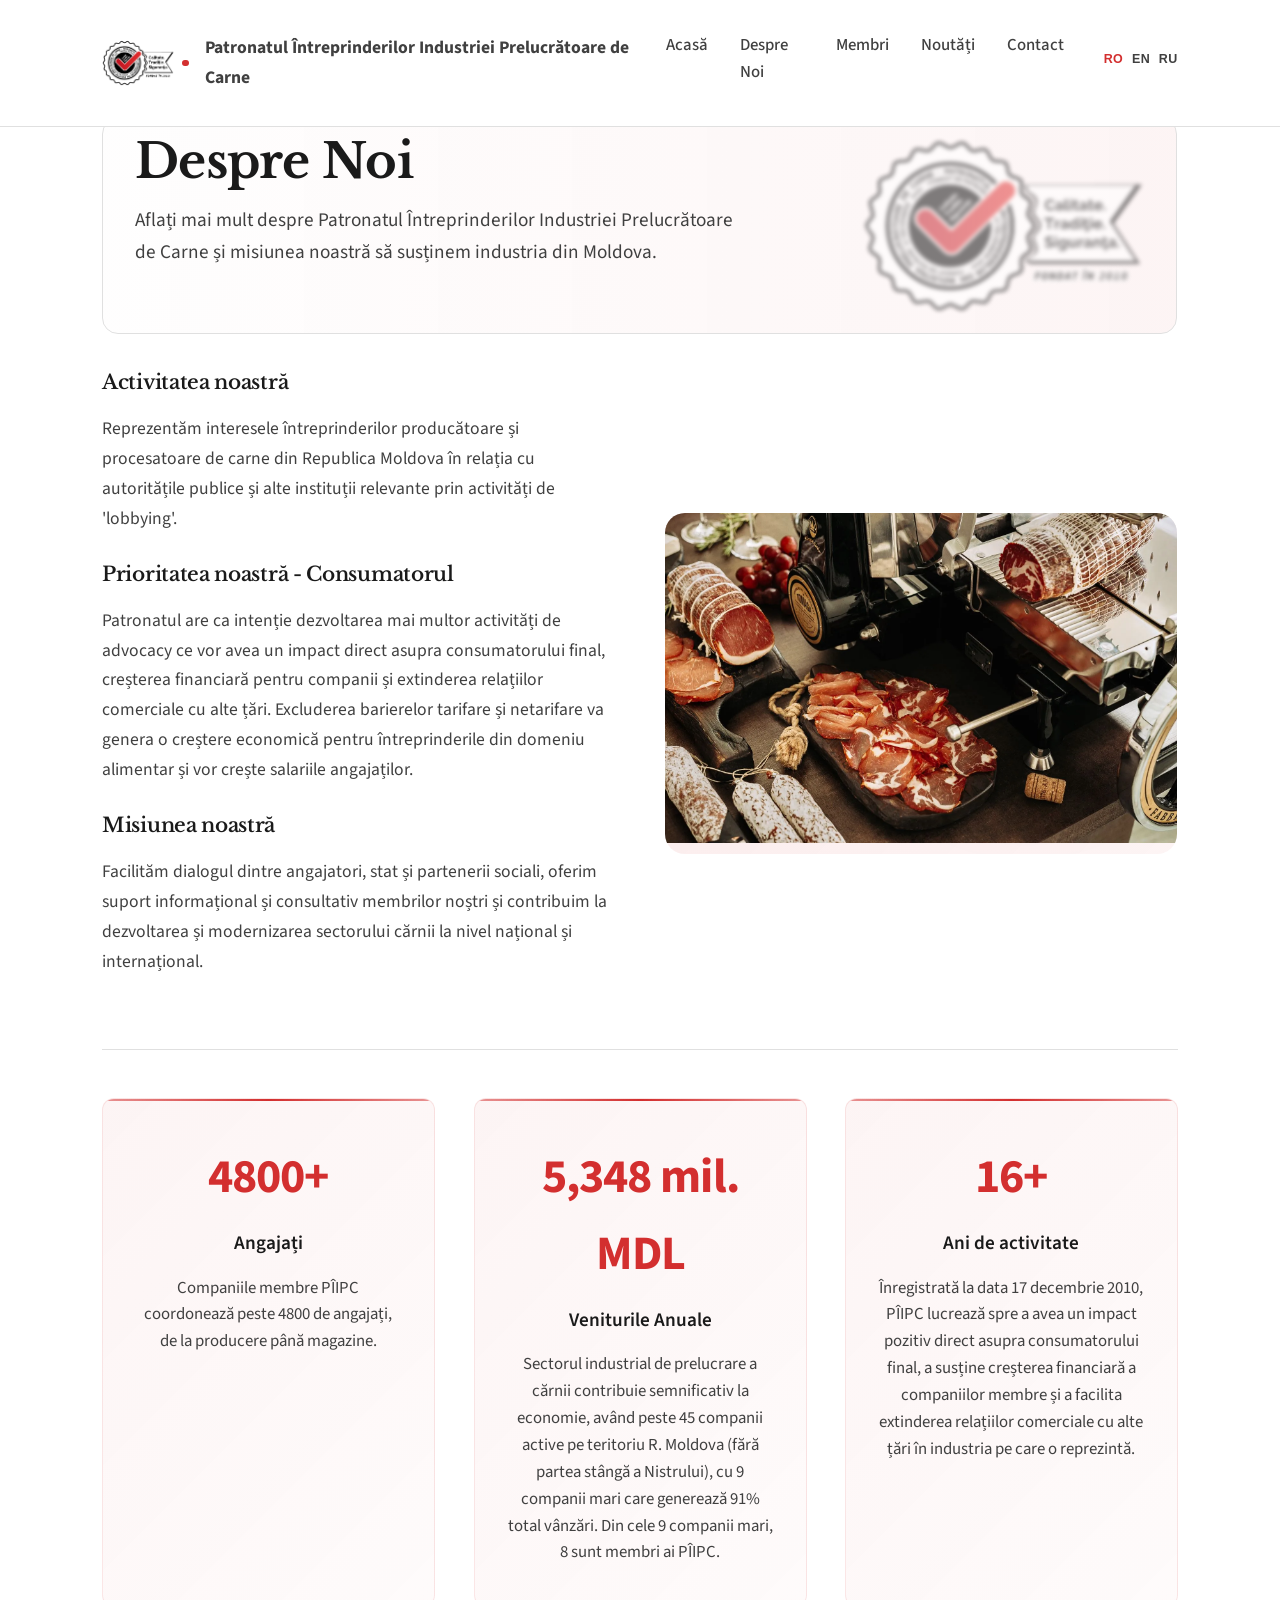
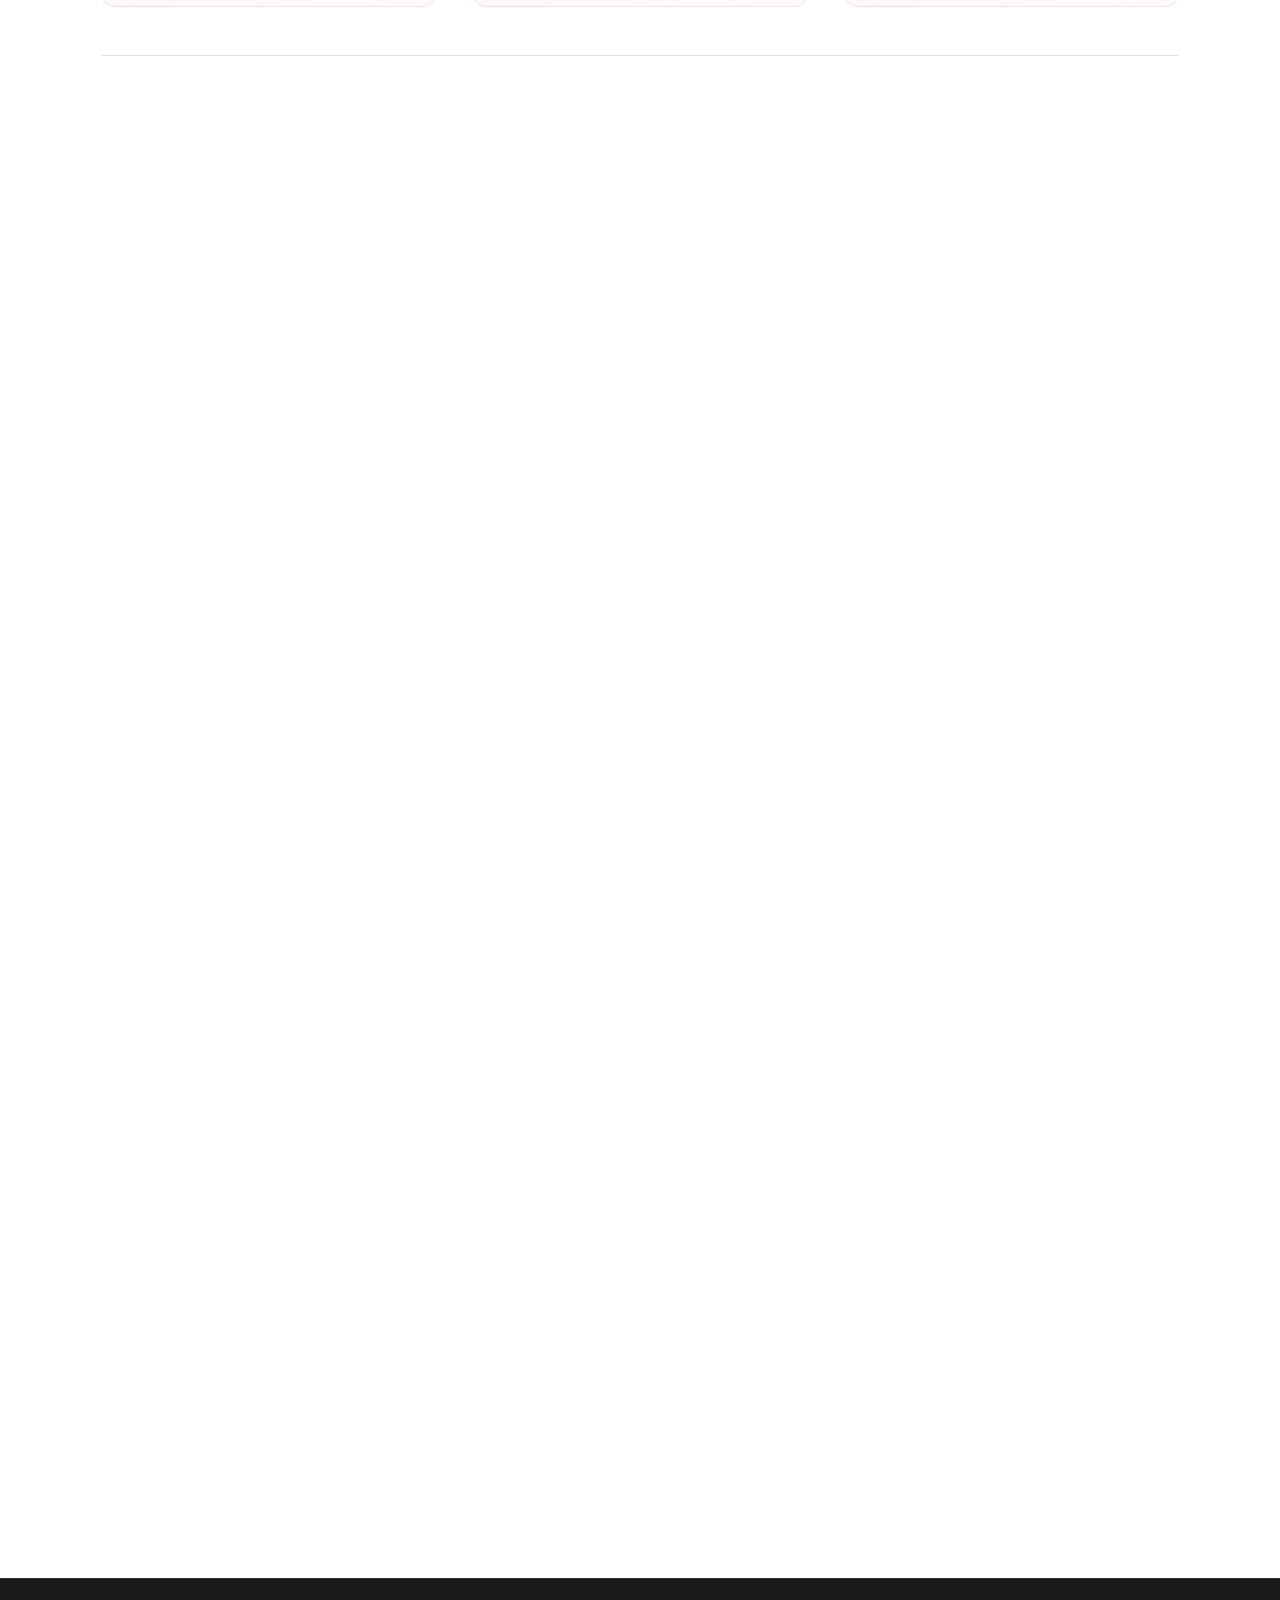
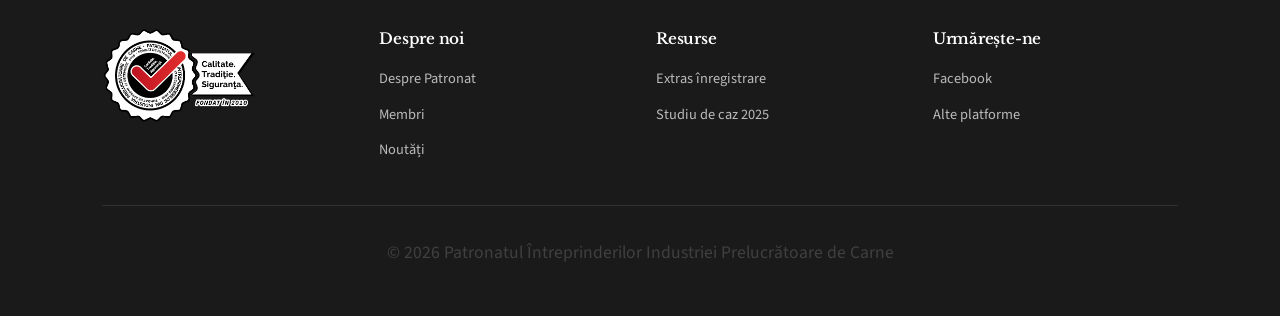
==== commit beabf2d4: "product journey image carousel" ====
--- a/aboutus.html
+++ b/aboutus.html
@@ -277,7 +277,7 @@
               <div class="journey-panel-content active" data-stage="1">
                 <div class="journey-image">
                   <img
-                    src="./photos/482A0288.webp"
+                    src="./photos/j1/482A0288.webp"
                     alt="Standardele alimentare"
                   />
                 </div>
@@ -302,7 +302,7 @@
               <div class="journey-panel-content" data-stage="2">
                 <div class="journey-image">
                   <img
-                    src="./photos/tehn1.webp"
+                    src="./photos/j2/482A0288.webp"
                     alt="Recepția materiei prime"
                   />
                 </div>
@@ -327,7 +327,10 @@
               </div>
               <div class="journey-panel-content" data-stage="3">
                 <div class="journey-image">
-                  <img src="./photos/salam-hero.webp" alt="Depozitarea" />
+                  <img
+                    src="./photos/j3/news_thumbnail2.webp"
+                    alt="Depozitarea"
+                  />
                 </div>
                 <h3
                   class="journey-panel-title"
@@ -351,7 +354,7 @@
               <div class="journey-panel-content" data-stage="4">
                 <div class="journey-image">
                   <img
-                    src="./photos/tehn2.webp"
+                    src="./photos/j4/482A0288.webp"
                     alt="Prelucrarea materiei prime"
                   />
                 </div>
@@ -376,7 +379,7 @@
               <div class="journey-panel-content" data-stage="5">
                 <div class="journey-image">
                   <img
-                    src="./photos/tehn1.webp"
+                    src="./photos/j5/IMG_0705.webp"
                     alt="Fabricarea preparatelor"
                   />
                 </div>
@@ -400,7 +403,7 @@
               </div>
               <div class="journey-panel-content" data-stage="6">
                 <div class="journey-image">
-                  <img src="./photos/tehn1.webp" alt="Tratarea termică" />
+                  <img src="./photos/j6/IMG_0714.webp" alt="Tratarea termică" />
                 </div>
                 <h3
                   class="journey-panel-title"
@@ -423,7 +426,7 @@
               <div class="journey-panel-content" data-stage="7">
                 <div class="journey-image">
                   <img
-                    src="./photos/tehn1.webp"
+                    src="./photos/j7/482A0288.webp"
                     alt="Certificatul de calitate"
                   />
                 </div>
@@ -447,7 +450,7 @@
               </div>
               <div class="journey-panel-content" data-stage="8">
                 <div class="journey-image">
-                  <img src="./photos/tehn1.webp" alt="Ambalarea" />
+                  <img src="./photos/j8/IMG_0646.webp" alt="Ambalarea" />
                 </div>
                 <h3
                   class="journey-panel-title"
@@ -469,7 +472,7 @@
               </div>
               <div class="journey-panel-content" data-stage="9">
                 <div class="journey-image">
-                  <img src="./photos/tehn1.webp" alt="Igiena personalului" />
+                  <img src="./photos/j9/tehn1.webp" alt="Igiena personalului" />
                 </div>
                 <h3
                   class="journey-panel-title"
@@ -491,7 +494,7 @@
               </div>
               <div class="journey-panel-content" data-stage="10">
                 <div class="journey-image">
-                  <img src="./photos/tehn1.webp" alt="Livrarea" />
+                  <img src="./photos/j10/tehn1.webp" alt="Livrarea" />
                 </div>
                 <h3
                   class="journey-panel-title"
@@ -602,6 +605,7 @@
     <script src="i18n.js"></script>
     <script src="parallax.js"></script>
     <script src="scroll-reveal.js"></script>
+    <script src="journey-carousel.js"></script>
     <script>
       const navbar = document.getElementById("navbar");
       const navToggle = document.querySelector(".nav-toggle");
--- a/style.css
+++ b/style.css
@@ -1706,7 +1706,7 @@
   position: relative;
 }
 
-.journey-image::after {
+/* .journey-image::after {
   content: "";
   position: absolute;
   bottom: 0;
@@ -1719,13 +1719,34 @@
     rgb(42, 42, 42)
   );
   pointer-events: none;
-}
+} */
 
 .journey-image img {
   width: 100%;
   height: 100%;
   display: block;
   object-fit: cover;
+  opacity: 1;
+}
+
+.journey-image img.journey-image-fading {
+  opacity: 1;
+}
+
+.journey-image .journey-image-overlay {
+  position: absolute;
+  inset: 0;
+  width: 100%;
+  height: 100%;
+  object-fit: cover;
+  opacity: 0;
+  pointer-events: none;
+  transition: opacity 0.7s ease;
+  will-change: opacity;
+}
+
+.journey-image .journey-image-overlay.is-visible {
+  opacity: 1;
 }
 
 .journey-panel-content[data-stage="2"] .journey-image img {
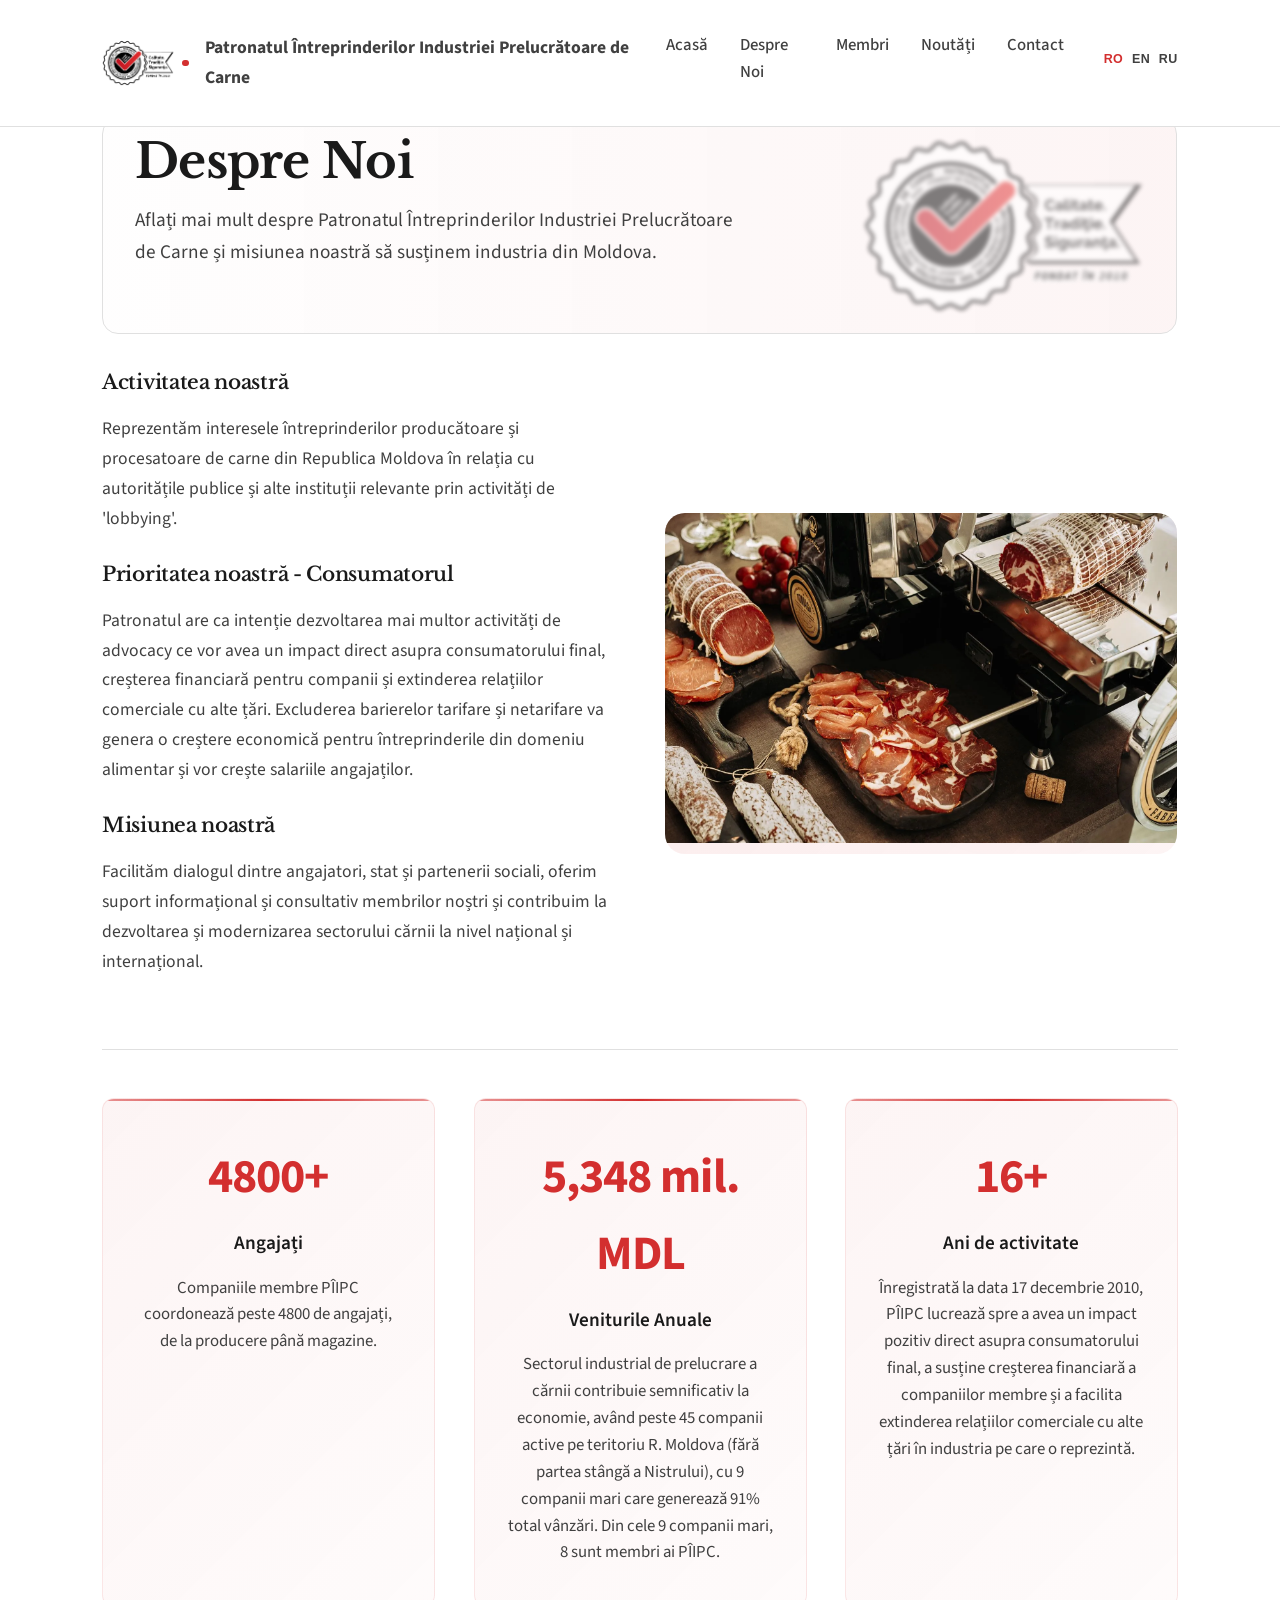
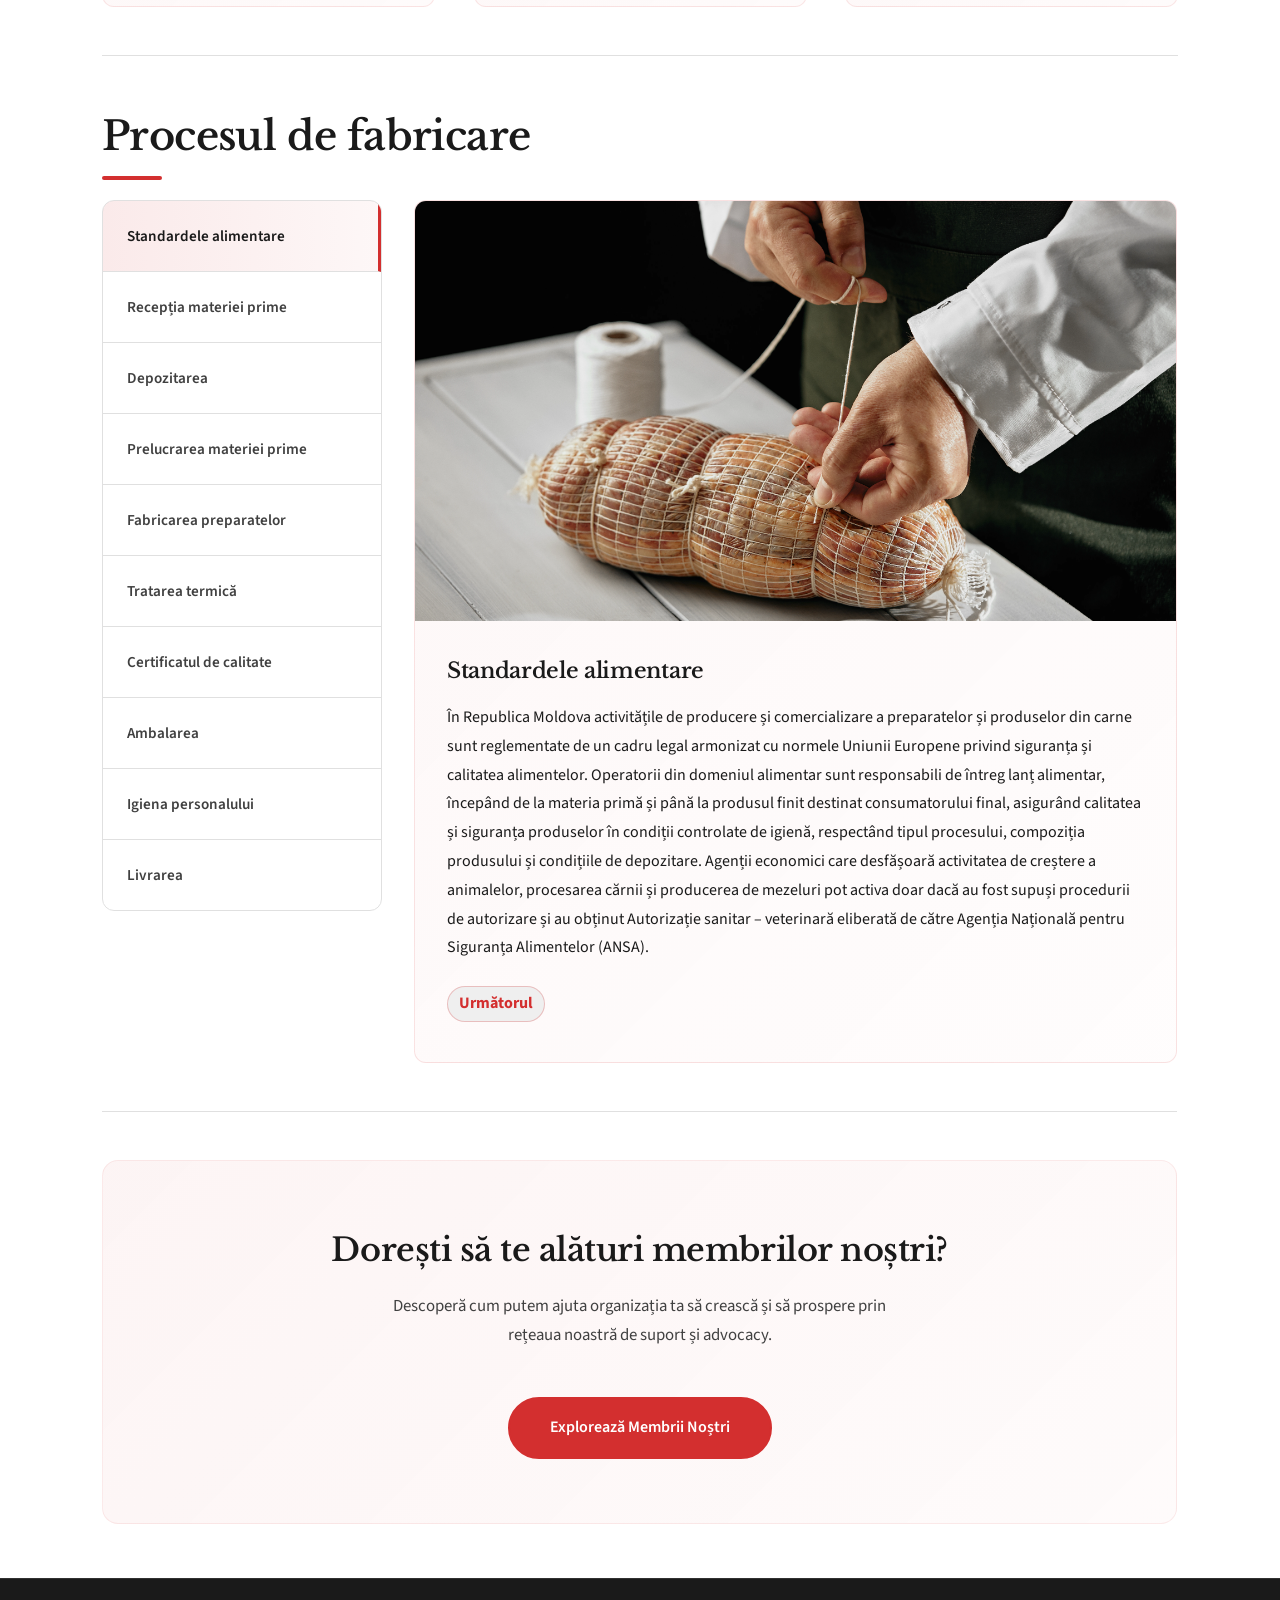
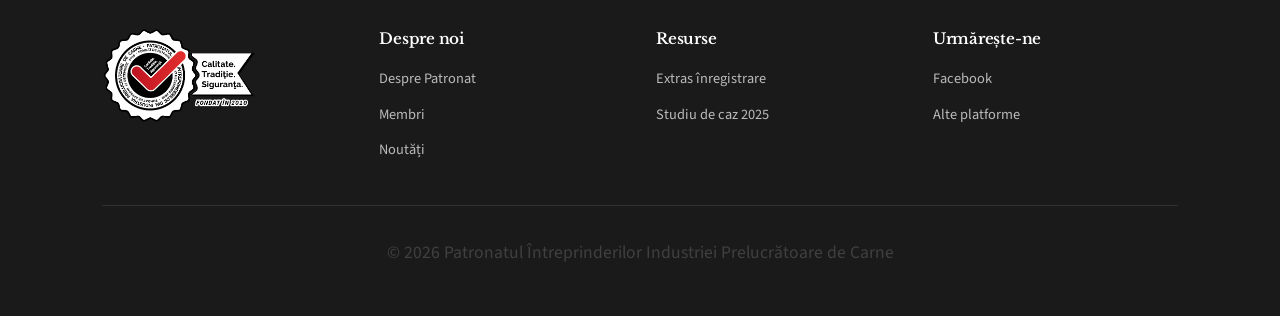
==== commit 6a14a8c8: "added salamer photos" ====
--- a/aboutus.html
+++ b/aboutus.html
@@ -277,7 +277,7 @@
               <div class="journey-panel-content active" data-stage="1">
                 <div class="journey-image">
                   <img
-                    src="./photos/j1/482A0288.webp"
+                    src="./photos/j1/482A0917.webp"
                     alt="Standardele alimentare"
                   />
                 </div>
@@ -302,7 +302,7 @@
               <div class="journey-panel-content" data-stage="2">
                 <div class="journey-image">
                   <img
-                    src="./photos/j2/482A0288.webp"
+                    src="./photos/j2/evidenta-salamer.webp"
                     alt="Recepția materiei prime"
                   />
                 </div>
@@ -328,7 +328,7 @@
               <div class="journey-panel-content" data-stage="3">
                 <div class="journey-image">
                   <img
-                    src="./photos/j3/news_thumbnail2.webp"
+                    src="./photos/j3/transportare-semicarcase.webp"
                     alt="Depozitarea"
                   />
                 </div>
@@ -354,7 +354,7 @@
               <div class="journey-panel-content" data-stage="4">
                 <div class="journey-image">
                   <img
-                    src="./photos/j4/482A0288.webp"
+                    src="./photos/j4/cuter-salamer.webp"
                     alt="Prelucrarea materiei prime"
                   />
                 </div>
@@ -379,7 +379,7 @@
               <div class="journey-panel-content" data-stage="5">
                 <div class="journey-image">
                   <img
-                    src="./photos/j5/IMG_0705.webp"
+                    src="./photos/j5/482A0435.webp"
                     alt="Fabricarea preparatelor"
                   />
                 </div>
@@ -426,7 +426,7 @@
               <div class="journey-panel-content" data-stage="7">
                 <div class="journey-image">
                   <img
-                    src="./photos/j7/482A0288.webp"
+                    src="./photos/j7/curd-afumat-salamer.webp"
                     alt="Certificatul de calitate"
                   />
                 </div>
--- a/style.css
+++ b/style.css
@@ -1253,16 +1253,14 @@
   .member-avatar,
   .member-grid-logo,
   .modal-logo,
-  .general-page-title img,
-  .news-modal-banner {
+  .general-page-title img {
     overflow: hidden;
   }
 
   .about-image img,
   .member-avatar img,
   .member-grid-logo img,
-  .modal-logo img,
-  .news-modal-banner img {
+  .modal-logo img {
     width: 100%;
     height: 100%;
     display: block;
@@ -2326,83 +2324,6 @@
   cursor: pointer;
 }
 
-.news-modal {
-  display: none;
-  position: fixed;
-  top: 0;
-  left: 0;
-  right: 0;
-  bottom: 0;
-  z-index: 2000;
-  padding: 1rem;
-}
-
-.news-modal.active {
-  display: flex;
-  align-items: flex-start;
-  justify-content: center;
-  overflow-y: auto;
-  padding-top: 60px;
-  padding-bottom: 20px;
-}
-
-.news-modal-overlay {
-  position: fixed;
-  top: 0;
-  left: 0;
-  right: 0;
-  bottom: 0;
-  background-color: rgba(0, 0, 0, 0.5);
-  z-index: -1;
-}
-
-.news-modal-content {
-  background-color: white;
-  border-radius: 16px;
-  box-shadow: 0 20px 60px rgba(0, 0, 0, 0.3);
-  position: relative;
-  z-index: 2;
-  width: 100%;
-  max-width: 900px;
-  margin-bottom: 2rem;
-  animation: slideUp 0.4s ease-out;
-  overflow: hidden;
-}
-
-.news-modal-banner {
-  width: 100%;
-  height: clamp(220px, 35vw, 380px);
-  overflow: hidden;
-  background: linear-gradient(
-    135deg,
-    rgba(211, 47, 47, 0.1) 0%,
-    rgba(211, 47, 47, 0.05) 100%
-  );
-}
-
-.news-modal-banner img {
-  width: 100%;
-  height: 100%;
-  object-fit: cover;
-  display: block;
-}
-
-.news-modal-body {
-  padding: 2rem;
-}
-
-.news-modal-body h2 {
-  color: var(--color-dark);
-  margin-bottom: 1rem;
-}
-
-.news-modal-text {
-  color: var(--color-slate);
-  line-height: 1.8;
-  margin: 0;
-  white-space: pre-wrap;
-}
-
 /* Tablet - 600px and up */
 @media (min-width: 600px) {
   .members-grid-container {
@@ -2461,8 +2382,4 @@
   .news-grid-container {
     grid-template-columns: repeat(3, 1fr);
   }
-
-  .news-modal-content {
-    max-width: 1000px;
-  }
-}
+}
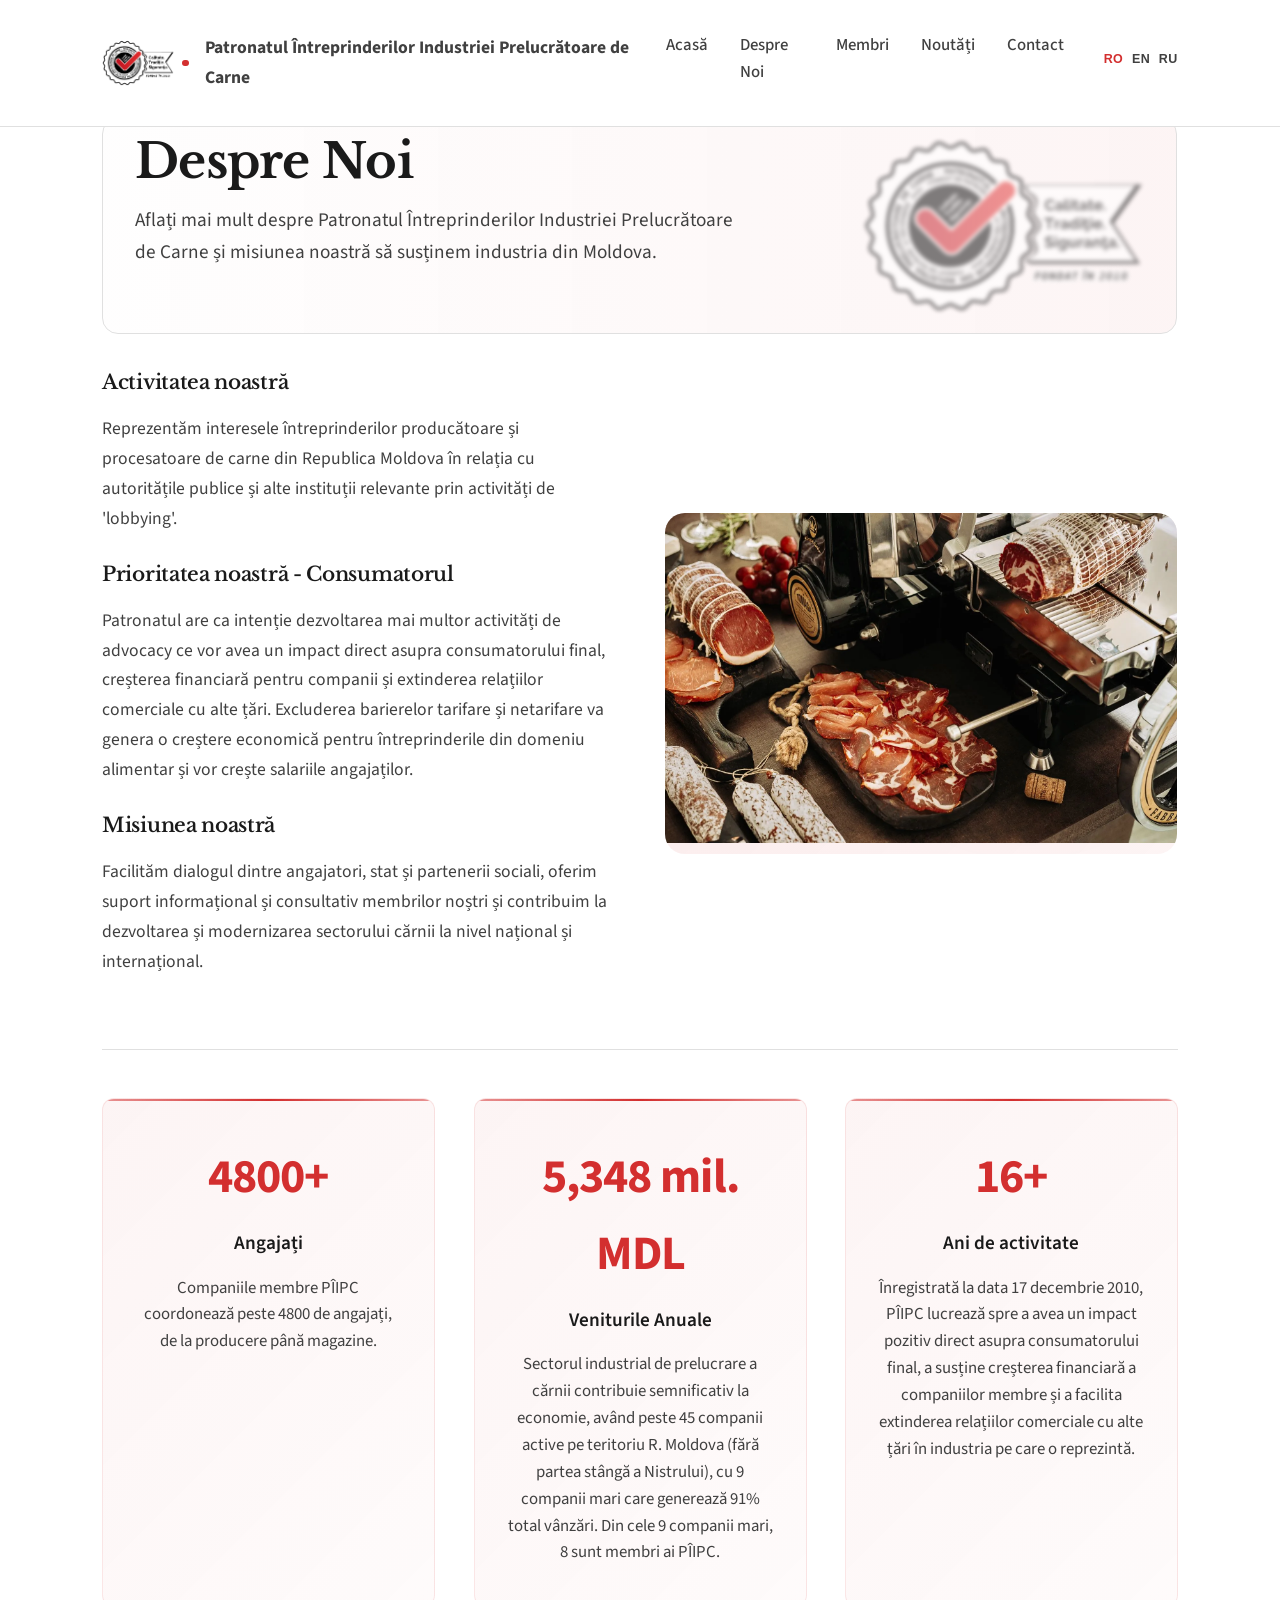
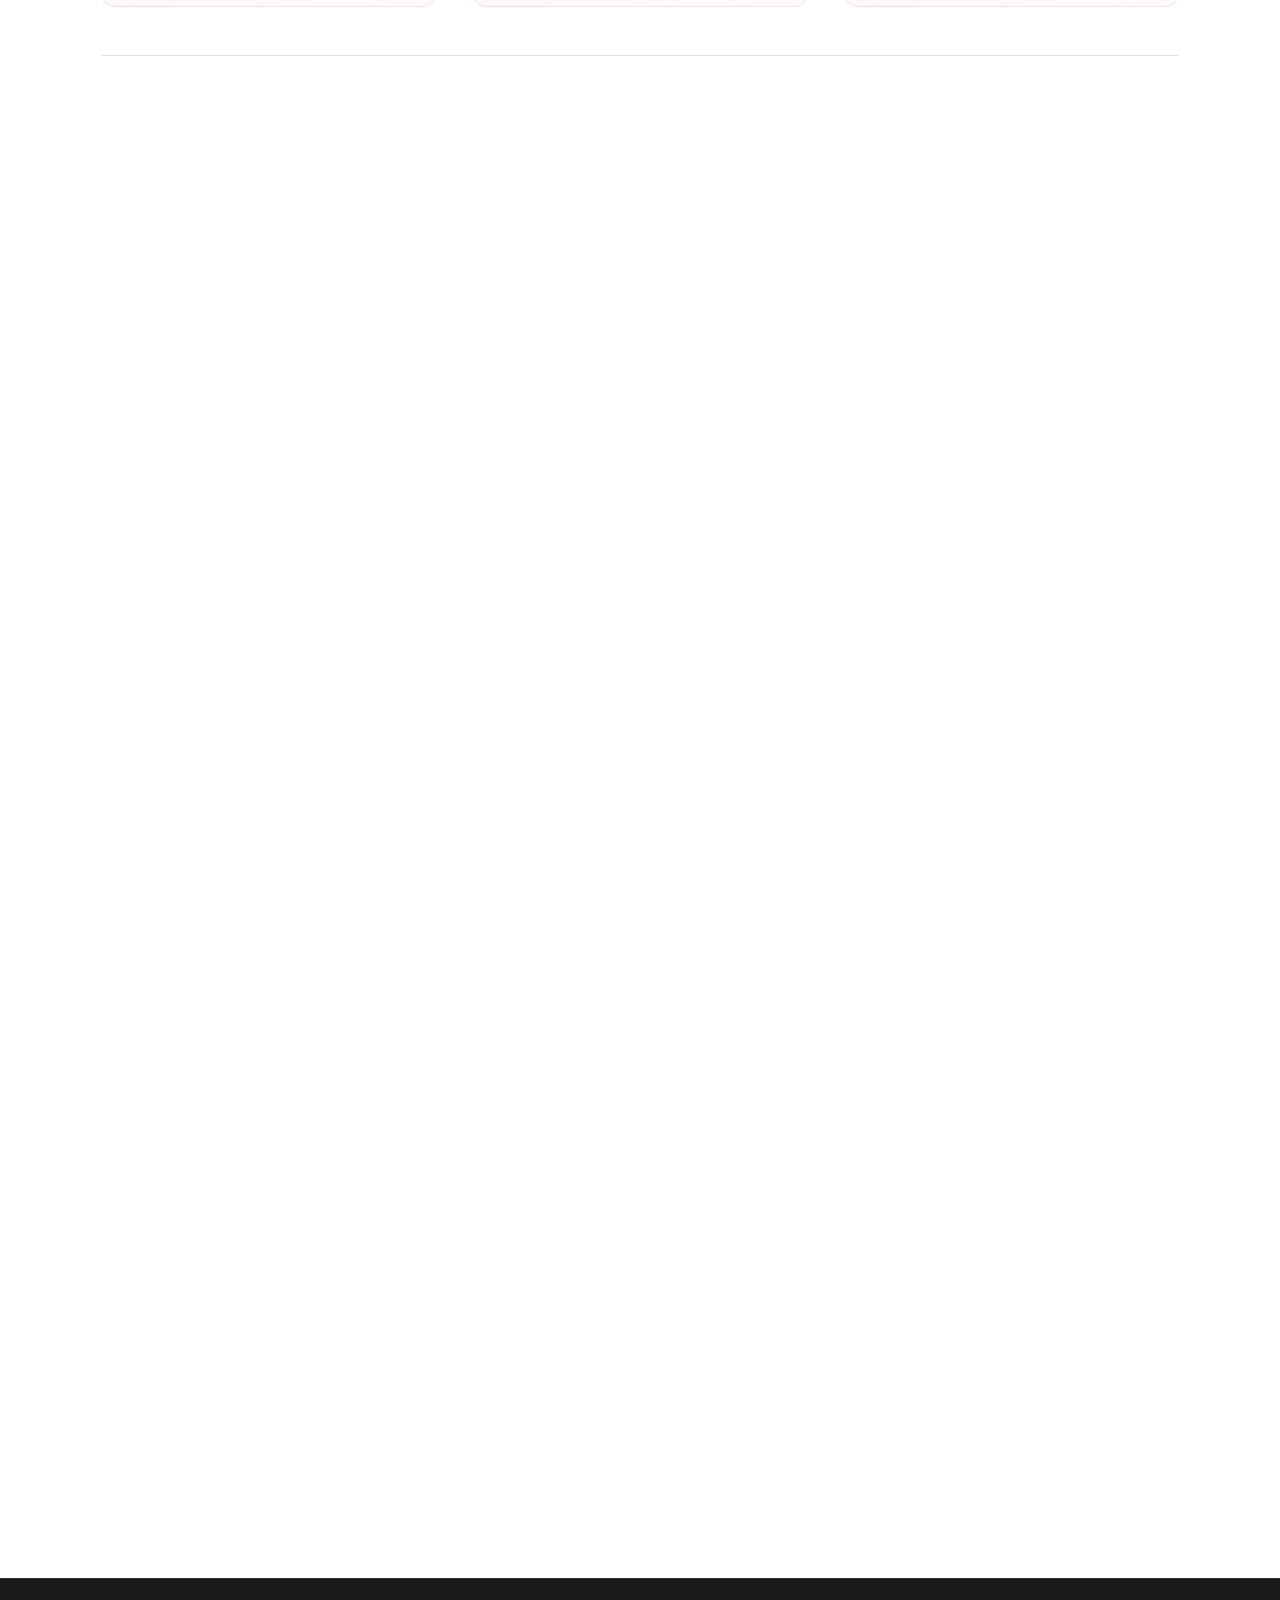
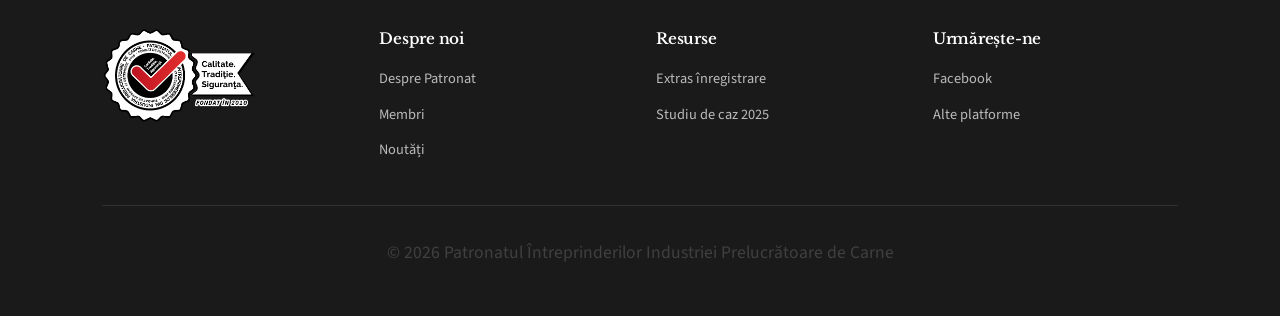
==== commit 162a1cc3: "new photos" ====
--- a/aboutus.html
+++ b/aboutus.html
@@ -379,7 +379,7 @@
               <div class="journey-panel-content" data-stage="5">
                 <div class="journey-image">
                   <img
-                    src="./photos/j5/482A0435.webp"
+                    src="./photos/j5/IMG_0705.webp"
                     alt="Fabricarea preparatelor"
                   />
                 </div>
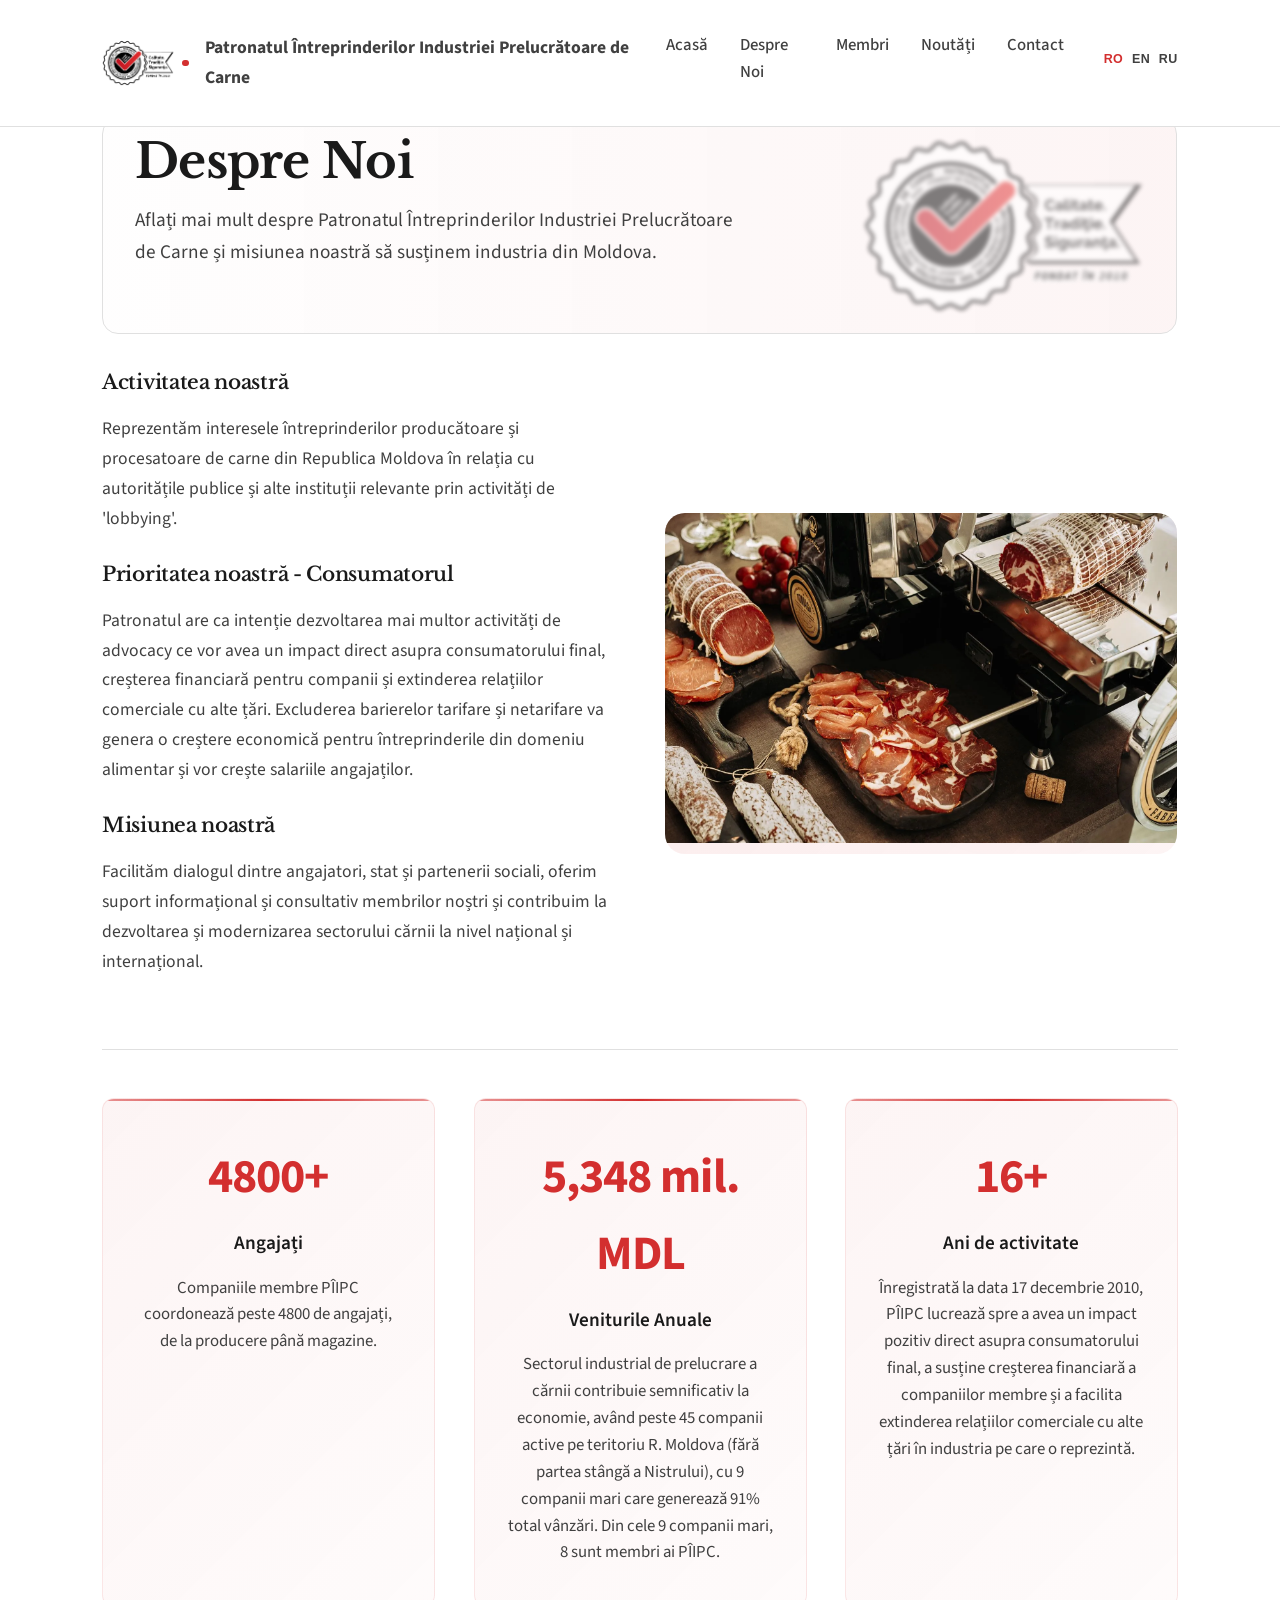
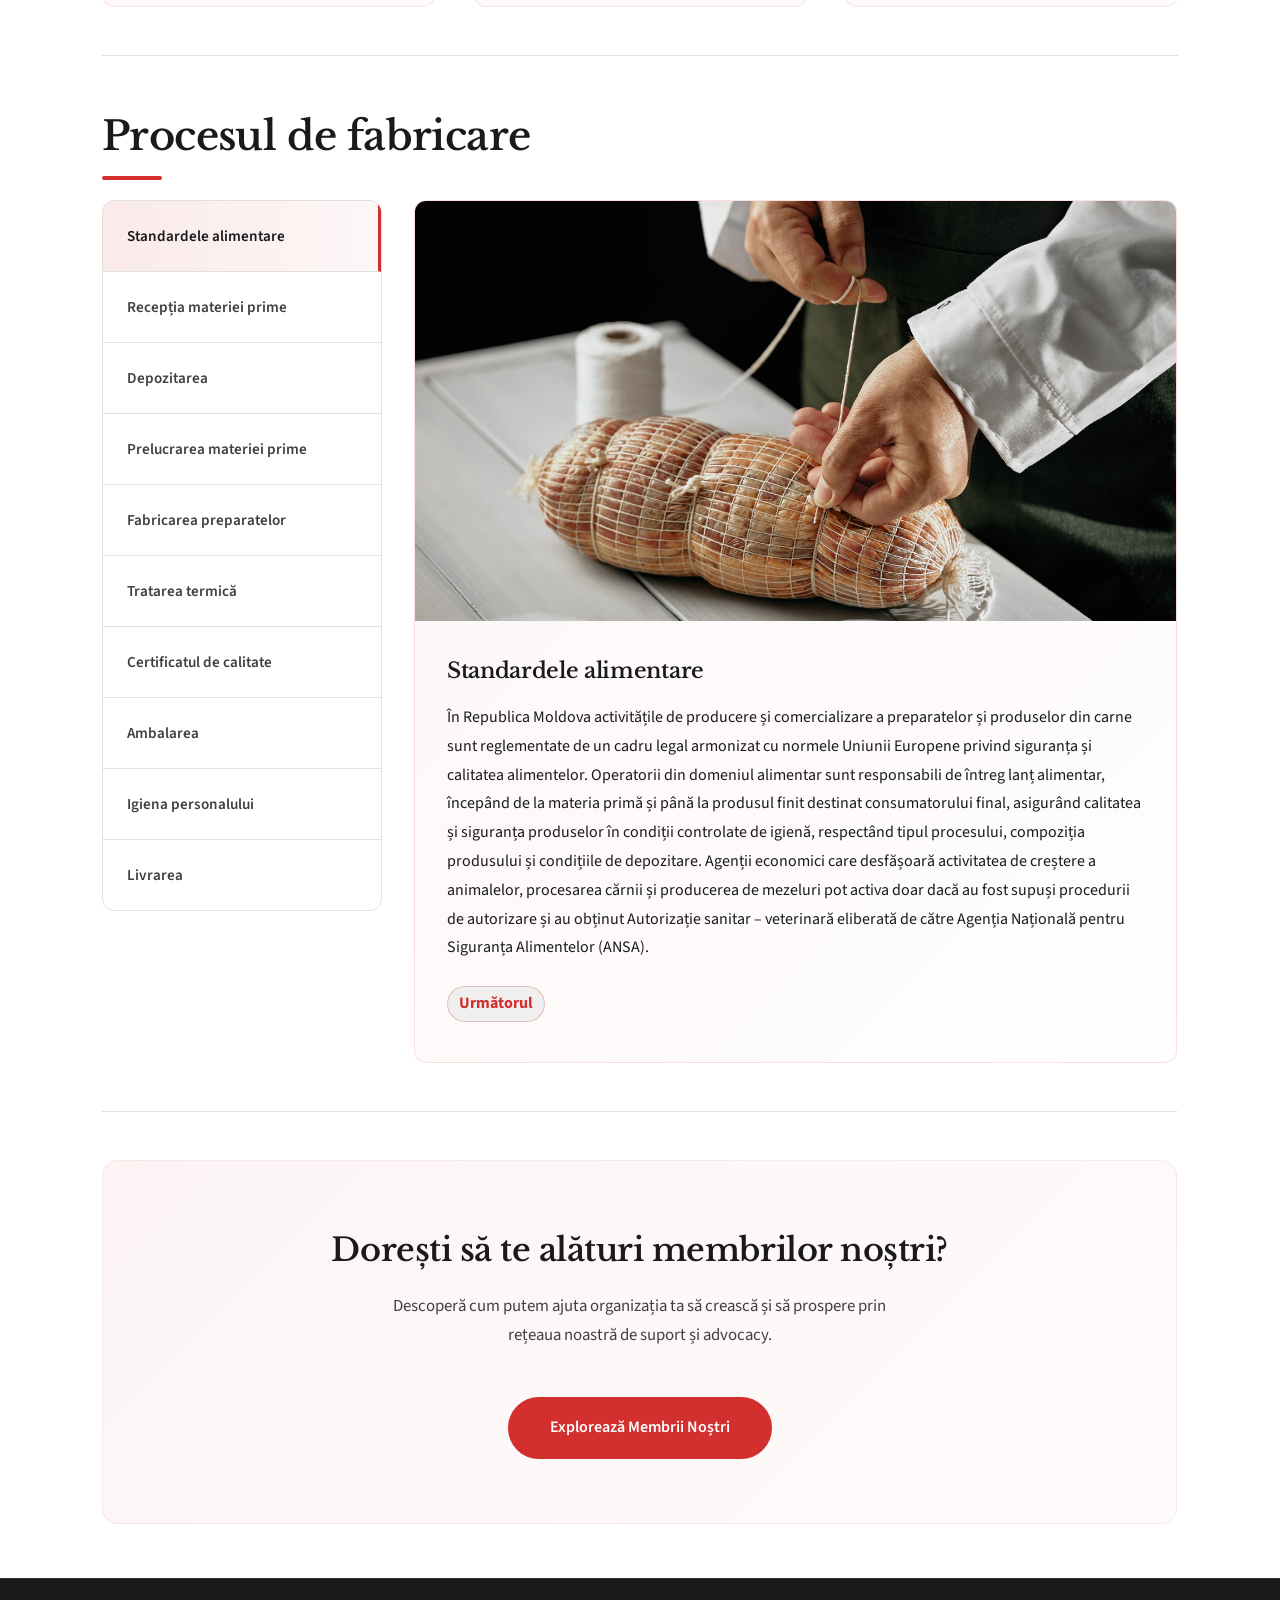
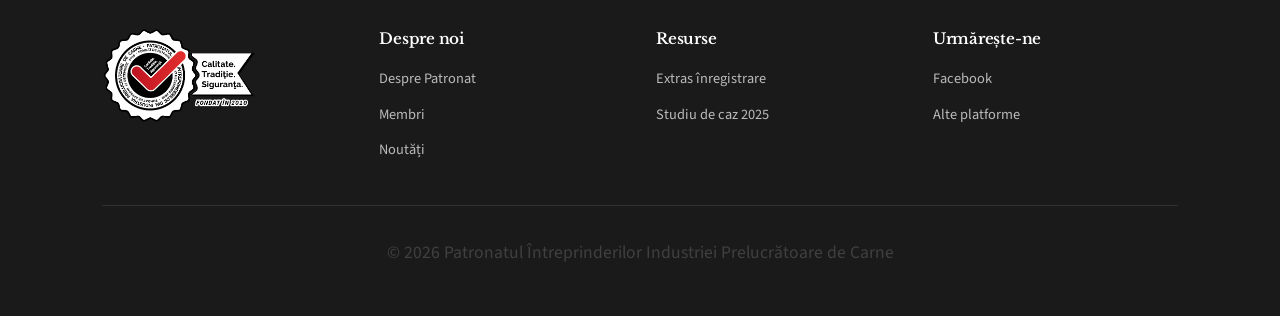
==== commit 1f64d9a6: "updated photos" ====
--- a/aboutus.html
+++ b/aboutus.html
@@ -379,7 +379,7 @@
               <div class="journey-panel-content" data-stage="5">
                 <div class="journey-image">
                   <img
-                    src="./photos/j5/IMG_0705.webp"
+                    src="./photos/j5/afumate-salamer.webp"
                     alt="Fabricarea preparatelor"
                   />
                 </div>
@@ -472,7 +472,10 @@
               </div>
               <div class="journey-panel-content" data-stage="9">
                 <div class="journey-image">
-                  <img src="./photos/j9/tehn1.webp" alt="Igiena personalului" />
+                  <img
+                    src="./photos/j9/igiena-salamer.webp"
+                    alt="Igiena personalului"
+                  />
                 </div>
                 <h3
                   class="journey-panel-title"
@@ -494,7 +497,7 @@
               </div>
               <div class="journey-panel-content" data-stage="10">
                 <div class="journey-image">
-                  <img src="./photos/j10/tehn1.webp" alt="Livrarea" />
+                  <img src="./photos/j10/livrare1.webp" alt="Livrarea" />
                 </div>
                 <h3
                   class="journey-panel-title"
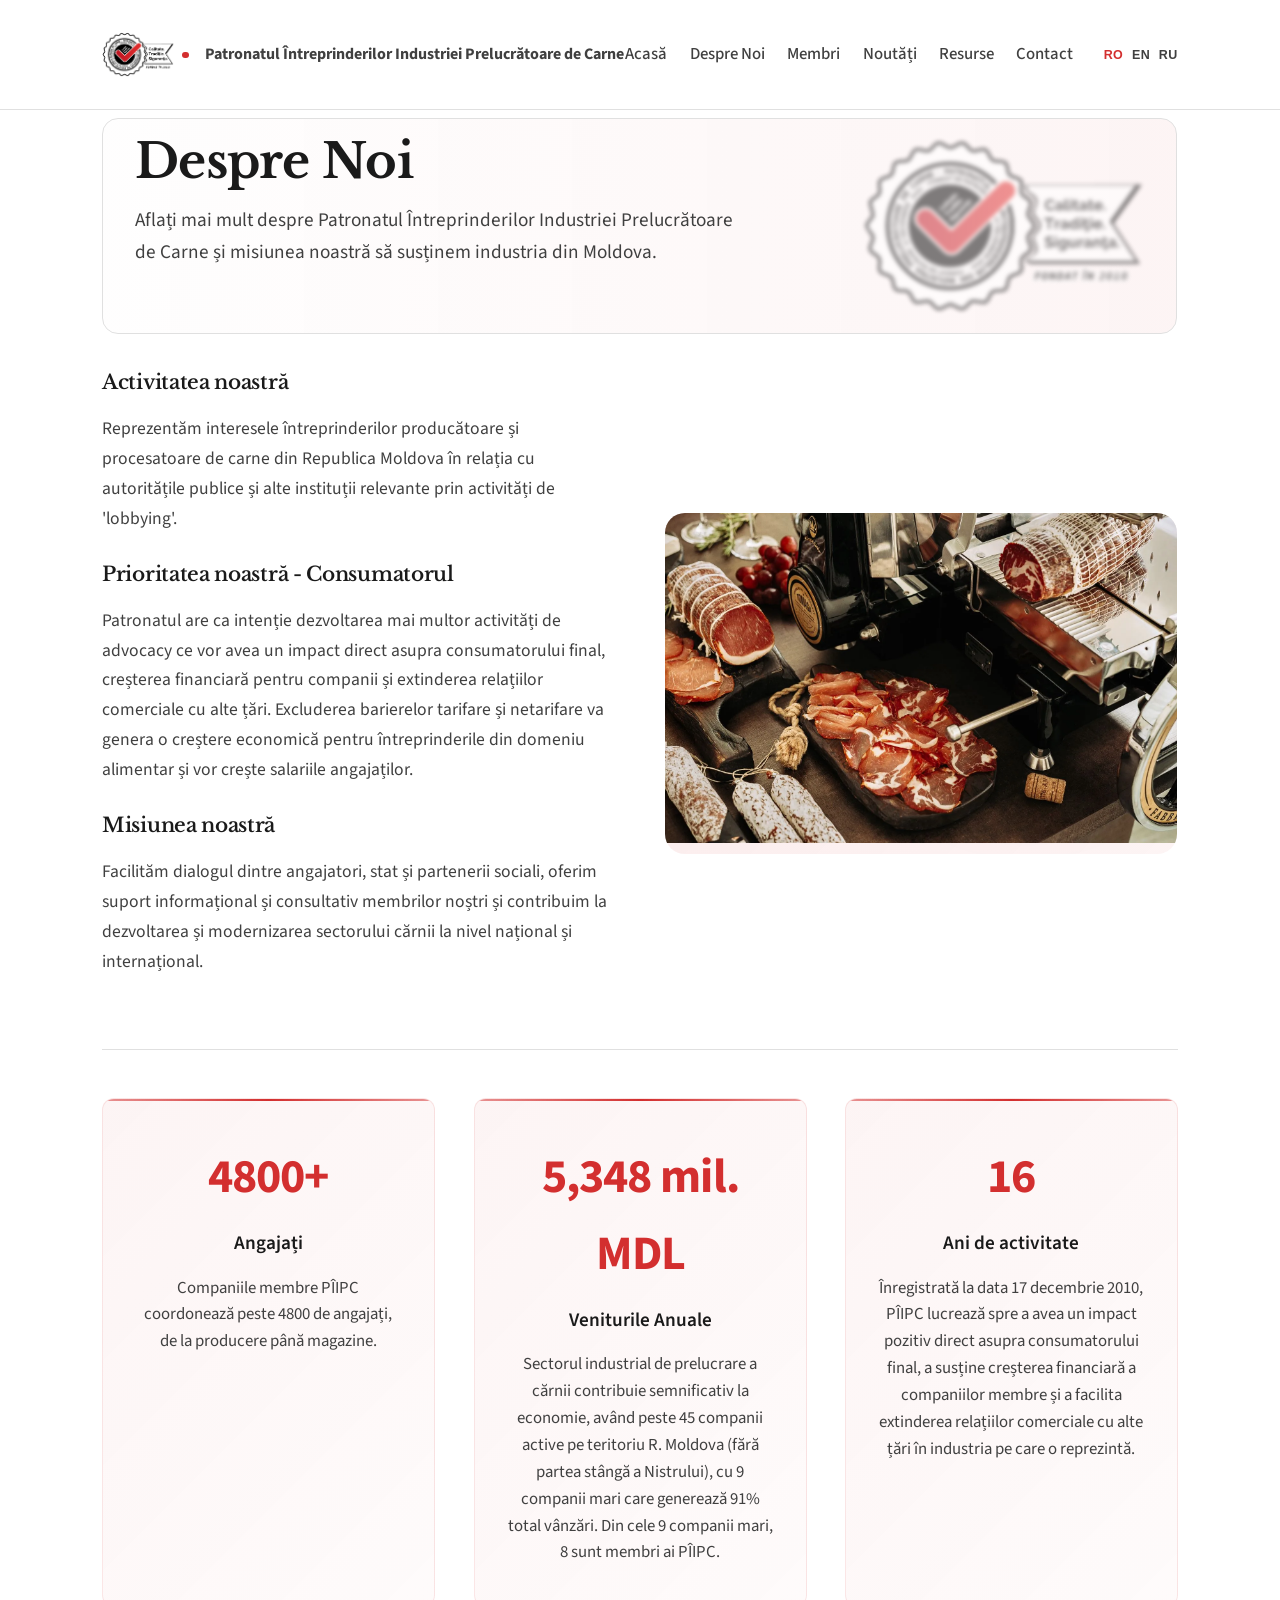
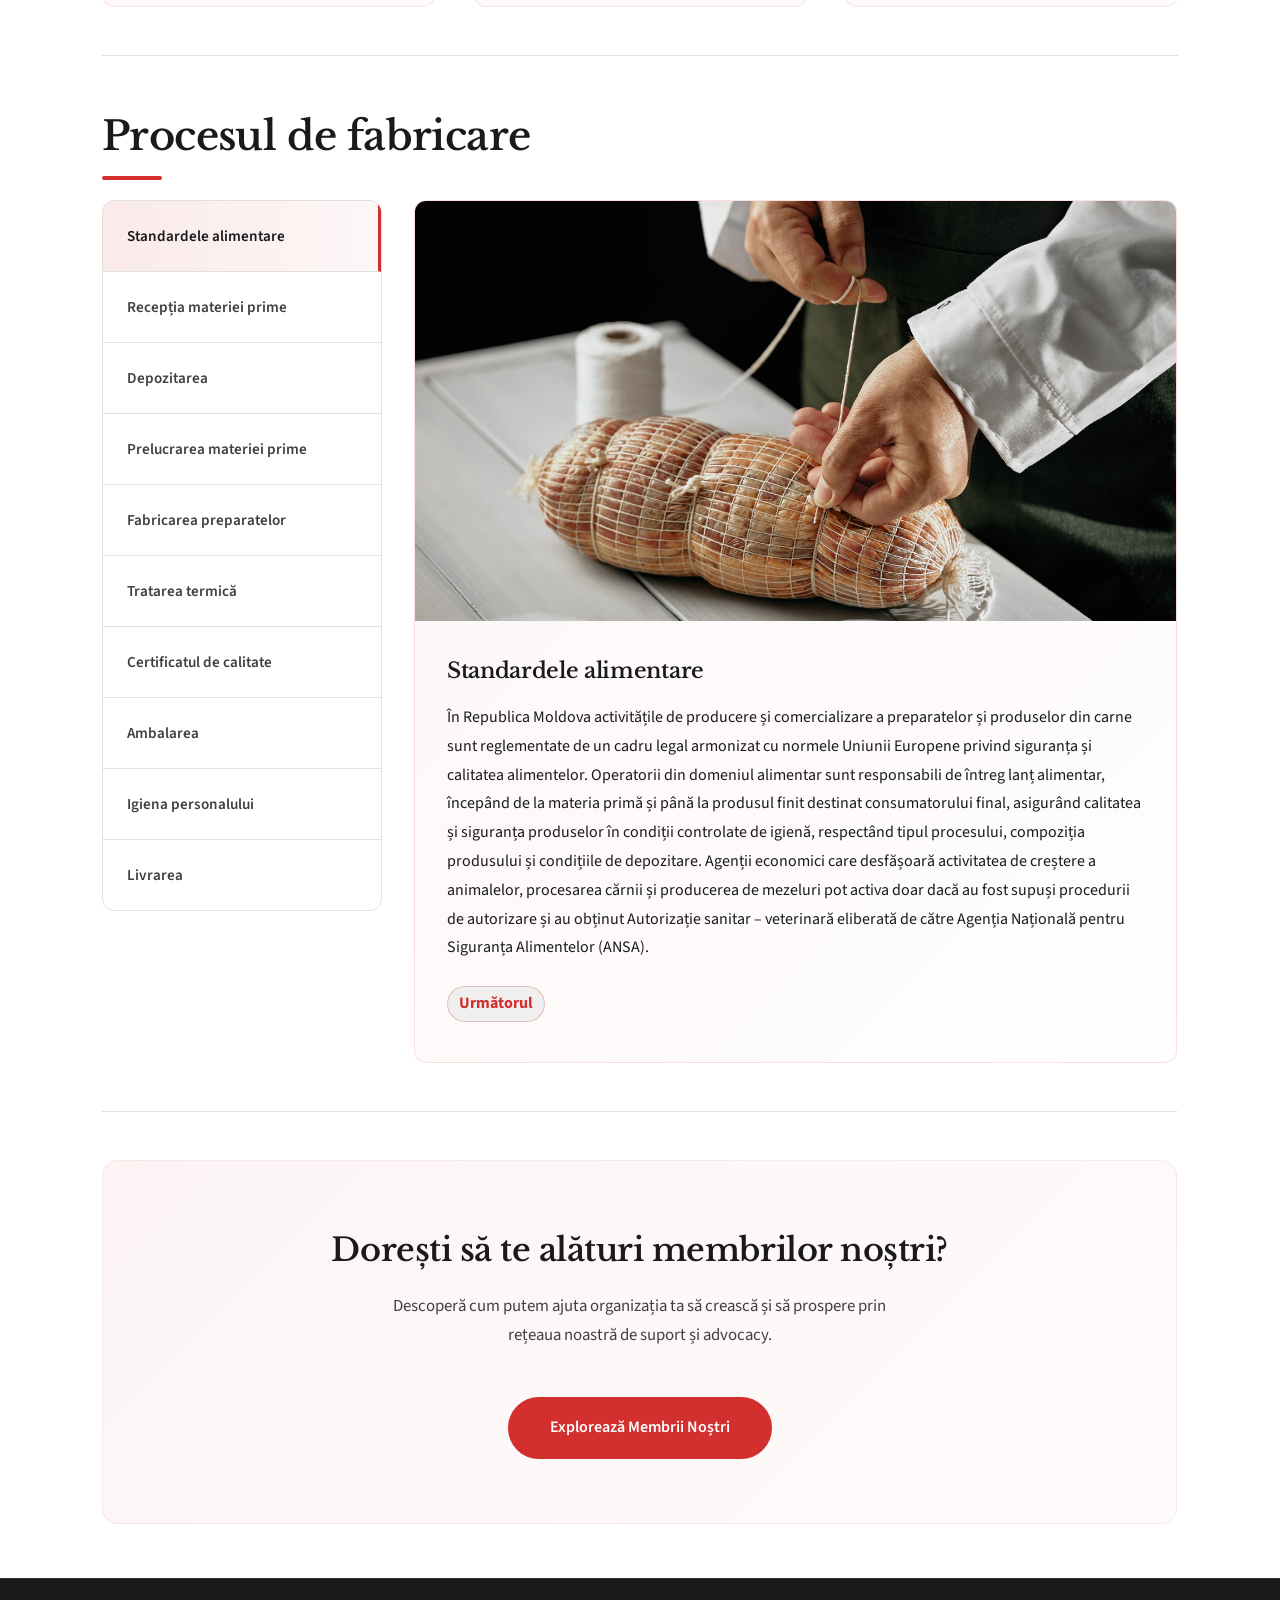
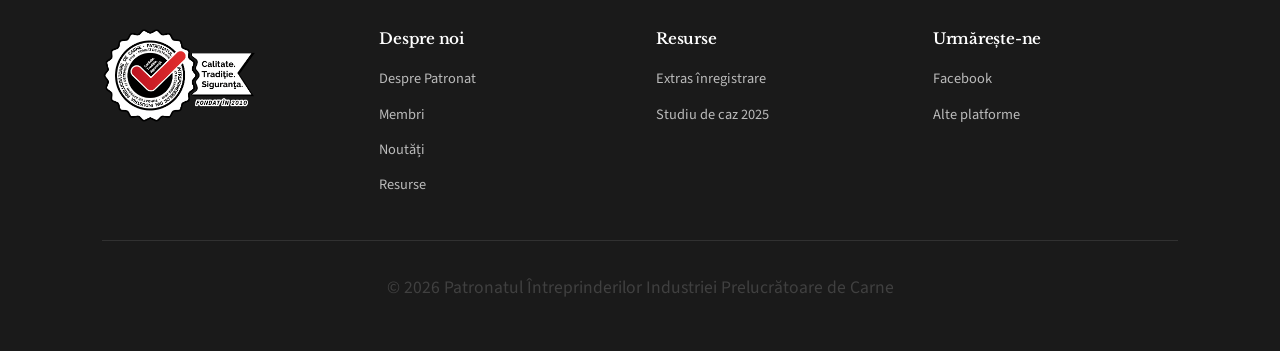
==== commit 4ff990b3: "Added resources page. Added authorities." ====
--- a/aboutus.html
+++ b/aboutus.html
@@ -69,6 +69,7 @@
           <li><a href="aboutus.html" data-i18n="nav.about">Despre Noi</a></li>
           <li><a href="members.html" data-i18n="nav.members">Membri</a></li>
           <li><a href="news.html" data-i18n="nav.news">Noutăți</a></li>
+          <li><a href="resurse.html" data-i18n="nav.resources">Resurse</a></li>
           <li>
             <a href="index.html#contacts" data-i18n="nav.contact">Contact</a>
           </li>
@@ -167,7 +168,7 @@
             </p>
           </div>
           <div class="stat-card fade-in-on-scroll">
-            <div class="stat-number">16+</div>
+            <div class="stat-number">16</div>
             <div class="stat-label" data-i18n="about.stats.yearsLabel">
               Ani de activitate
             </div>
@@ -426,7 +427,7 @@
               <div class="journey-panel-content" data-stage="7">
                 <div class="journey-image">
                   <img
-                    src="./photos/j7/curd-afumat-salamer.webp"
+                    src="./photos/j7/inspectie-salamer.webp"
                     alt="Certificatul de calitate"
                   />
                 </div>
@@ -556,6 +557,9 @@
             </li>
             <li><a href="members.html" data-i18n="nav.members">Membri</a></li>
             <li><a href="news.html" data-i18n="nav.news">Noutăți</a></li>
+            <li>
+              <a href="resurse.html" data-i18n="nav.resources">Resurse</a>
+            </li>
           </ul>
         </div>
         <div class="footer-section">
--- a/style.css
+++ b/style.css
@@ -119,12 +119,16 @@
 }
 
 .logo {
-  font-size: 1.3rem;
+  font-size: 0.5rem;
   font-weight: 700;
   color: var(--color-gray-dark);
   display: flex;
   align-items: center;
   gap: 0.5rem;
+}
+
+.logo p {
+  font-size: 1rem;
 }
 
 .logo img {
@@ -158,9 +162,10 @@
 }
 
 nav ul {
+  padding-top: 1vh;
   display: flex;
   list-style: none;
-  gap: 2rem;
+  gap: 1.4rem;
 }
 
 .nav-toggle {
@@ -278,13 +283,17 @@
 }
 
 @media (max-width: 768px) {
+  :root {
+    --page-gutter: clamp(3rem, 5vw, 3.75rem);
+  }
+
   #logo-hero-section {
     width: clamp(170px, 46vw, 300px);
     margin-bottom: clamp(0.75rem, 2.5vw, 1.25rem);
   }
 
   nav {
-    padding: 1rem 1rem;
+    padding: 1rem 1.5rem;
   }
 
   nav .nav-container {
@@ -311,7 +320,7 @@
     display: none;
     flex-direction: column;
     align-items: stretch;
-    gap: 0.4rem;
+    gap: 0.3rem;
     width: 100%;
     background: #ffffff;
     border: 1px solid var(--color-border);
@@ -338,9 +347,7 @@
     font-size: 0.75rem;
     padding: 0;
   }
-}
-
-@media (max-width: 768px) {
+
   .general-page-title img {
     display: none;
   }
@@ -348,7 +355,7 @@
 
 @media (max-width: 480px) {
   nav {
-    padding: 0.75rem 0.75rem;
+    padding: 0.75rem 1.25rem;
   }
 
   nav .nav-container {
@@ -581,6 +588,31 @@
   filter: blur(2px);
 }
 
+@media (max-width: 768px) {
+  .general-page-title {
+    flex-direction: column;
+    align-items: flex-start;
+    justify-content: flex-start;
+    gap: 0.5rem;
+    background: transparent;
+    border: none;
+    border-radius: 0;
+    padding: 0;
+  }
+
+  .general-page-title p {
+    margin: 0;
+    font-size: 1.05rem;
+  }
+
+  .general-page-title img {
+    display: none;
+    position: static;
+    margin-left: 0;
+    align-self: auto;
+  }
+}
+
 .cta-button {
   display: inline-flex;
   align-items: center;
@@ -648,6 +680,7 @@
   background: transparent;
   position: relative;
   z-index: 1;
+  scroll-margin-top: 8vh;
 }
 
 /* About Page */
@@ -663,7 +696,8 @@
 
 .about-page-title,
 .members-page-title,
-.news-page-title {
+.news-page-title,
+.resources-page-title {
   margin-top: 0;
   font-size: clamp(2rem, 5vw, 3rem);
   color: var(--color-dark);
@@ -672,9 +706,14 @@
   animation: fadeInUp 0.8s ease-out;
 }
 
+.news-content h3 {
+  font-family: "Segoe UI", Tahoma, Geneva, Verdana, sans-serif;
+}
+
 .about-page-subtitle,
 .members-page-subtitle,
-.news-page-subtitle {
+.news-page-subtitle,
+.resources-page-subtitle {
   font-size: 1.1rem;
   color: var(--color-slate);
   margin-bottom: var(--stack-xl);
@@ -891,7 +930,7 @@
   }
 
   .about-page {
-    padding: var(--page-top-space) 1rem var(--section-space-mobile);
+    padding: var(--page-top-space) 1.5rem var(--section-space-mobile);
   }
 }
 
@@ -1294,7 +1333,6 @@
 .news-content h3 {
   color: var(--color-dark);
   margin-bottom: 1rem;
-  flex: 1;
 }
 
 .news-content p {
@@ -1302,7 +1340,8 @@
 }
 
 .read-more {
-  align-self: flex-start;
+  margin-top: auto;
+  align-self: flex-end;
   display: inline-flex;
   align-items: center;
   gap: 0.5rem;
@@ -1394,8 +1433,21 @@
   border: 1px solid rgba(255, 255, 255, 0.15);
   padding: 2.5rem 2rem;
   border-radius: 12px;
+  display: flex;
+  flex-direction: column;
   transition: var(--transition);
   cursor: pointer;
+}
+
+.resource-card > a {
+  display: flex;
+  flex-direction: column;
+  height: 100%;
+}
+
+.resource-card .read-more {
+  margin-top: auto;
+  align-self: flex-start;
 }
 
 .resource-card:hover {
@@ -1412,7 +1464,7 @@
 }
 
 .resource-card:hover .resource-icon {
-  transform: scale(1.15) rotate(5deg);
+  transform: scale(1.1) rotate(-2deg);
 }
 
 .resource-card h3 {
@@ -1521,7 +1573,7 @@
 
   section {
     padding-block: var(--section-space-mobile);
-    padding-inline: 1rem;
+    padding-inline: 1.5rem;
   }
 }
 
@@ -2300,6 +2352,97 @@
   min-height: 100vh;
 }
 
+/* Resources Page */
+.resources-page {
+  padding: var(--page-top-space) var(--page-gutter) var(--section-space);
+  background-color: #ffffff;
+  min-height: 100vh;
+}
+
+.resources-page .container {
+  padding-top: 0;
+}
+
+.resources-section {
+  margin-top: var(--stack-lg);
+}
+
+.resources-list {
+  display: grid;
+  grid-template-columns: 1fr;
+  gap: clamp(1.25rem, 2.5vw, 2rem);
+  margin-top: var(--stack-lg);
+}
+
+.authority-item {
+  background-color: white;
+  border: 1px solid var(--color-border);
+  border-radius: 12px;
+  padding: 2rem;
+  box-shadow: 0 2px 8px rgba(0, 0, 0, 0.08);
+  transition: var(--transition);
+  display: flex;
+  flex-direction: row;
+  gap: 3vw;
+  justify-content: flex-start;
+  align-items: center;
+}
+
+.authority-item img {
+  width: 8vw;
+  height: auto;
+}
+
+.authority-item:hover {
+  box-shadow: 0 12px 32px rgba(0, 0, 0, 0.12);
+  transform: translateY(-4px);
+}
+
+.authority-item h3 {
+  color: var(--color-dark);
+  margin-bottom: 0.75rem;
+  font-size: 1.3rem;
+}
+
+.authority-item p {
+  margin-bottom: 1rem;
+}
+
+.authority-links {
+  display: flex;
+  flex-wrap: wrap;
+  gap: 0.75rem 1.25rem;
+}
+
+.authority-links a {
+  font-weight: 600;
+}
+
+@media (max-width: 768px) {
+  .resources-page .fade-in-on-scroll {
+    opacity: 1;
+    transform: none;
+    transition: none;
+  }
+
+  .authority-item {
+    flex-direction: column;
+    align-items: flex-start;
+    gap: 1rem;
+    padding: 1.5rem;
+  }
+
+  .authority-item img {
+    width: min(88px, 24vw);
+    max-width: 100%;
+    height: auto;
+  }
+
+  .text-details {
+    width: 100%;
+  }
+}
+
 .news-page .container {
   padding-top: 0;
 }
